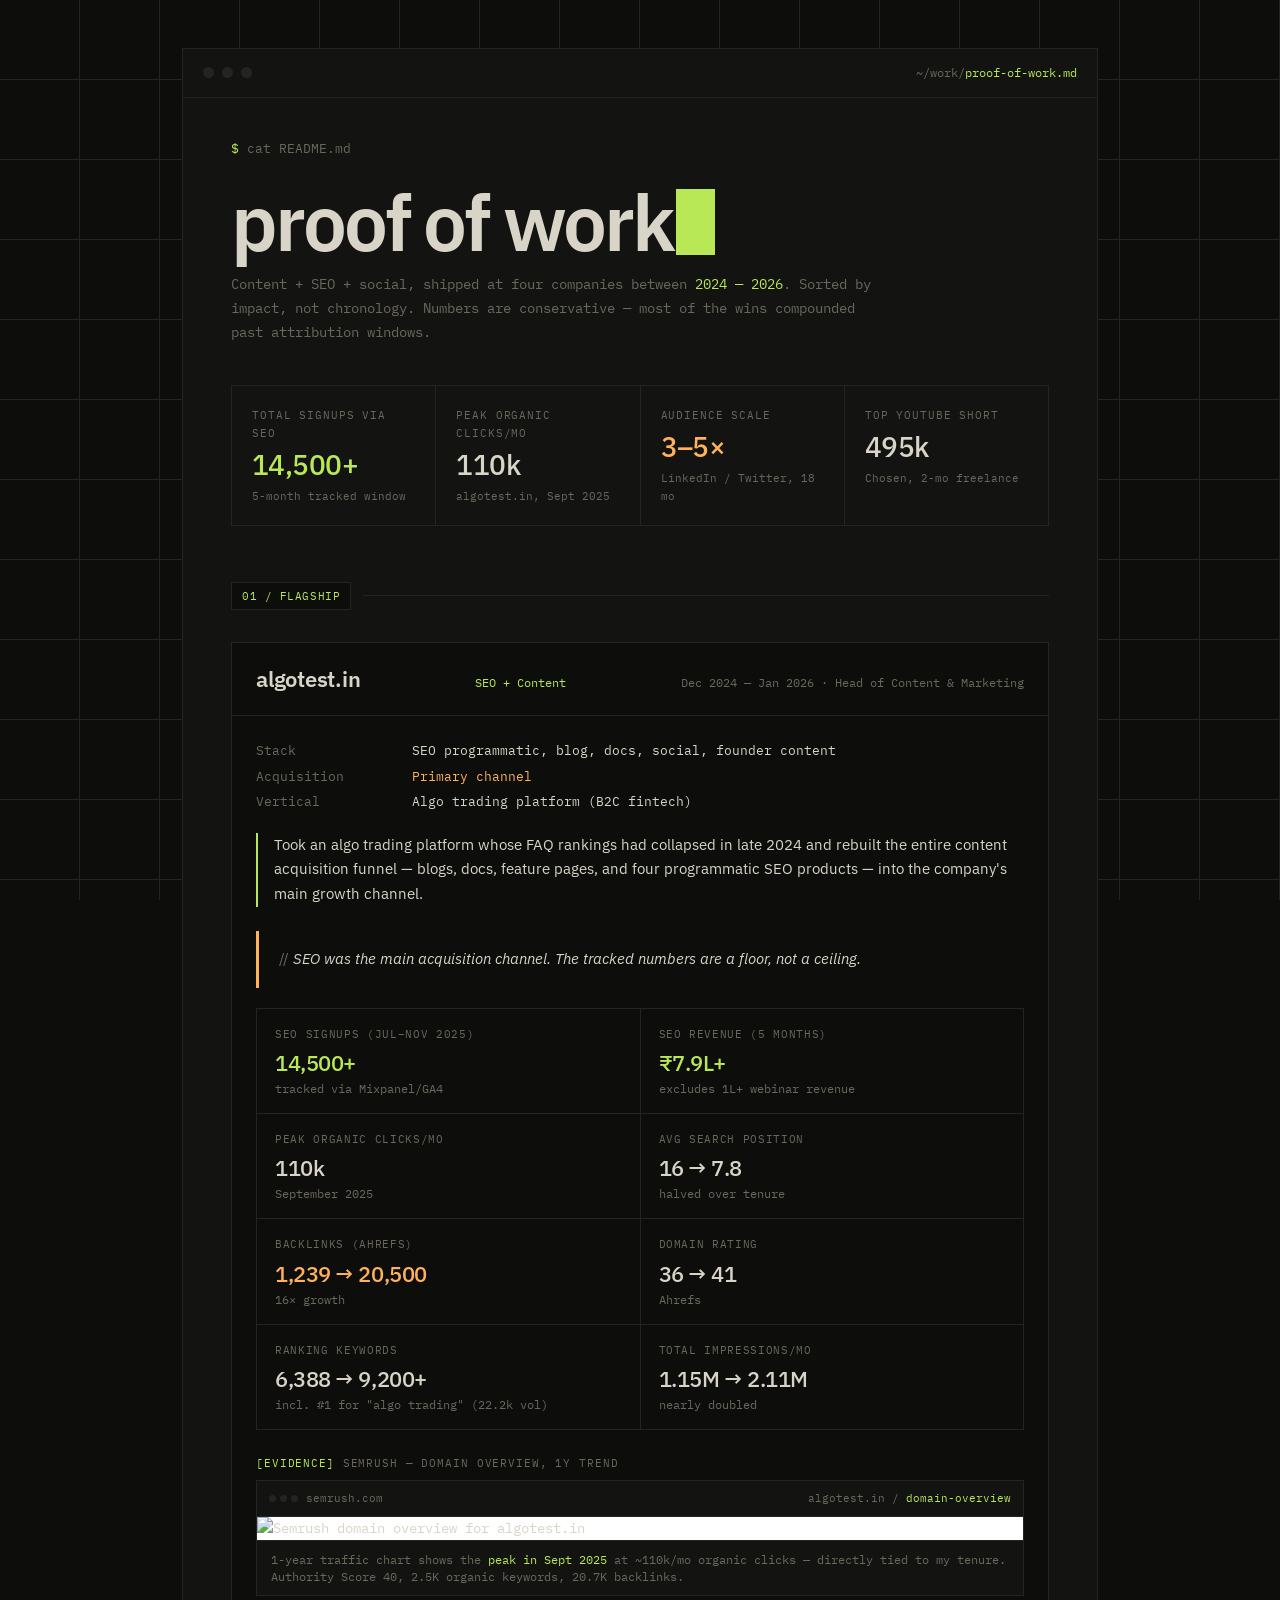
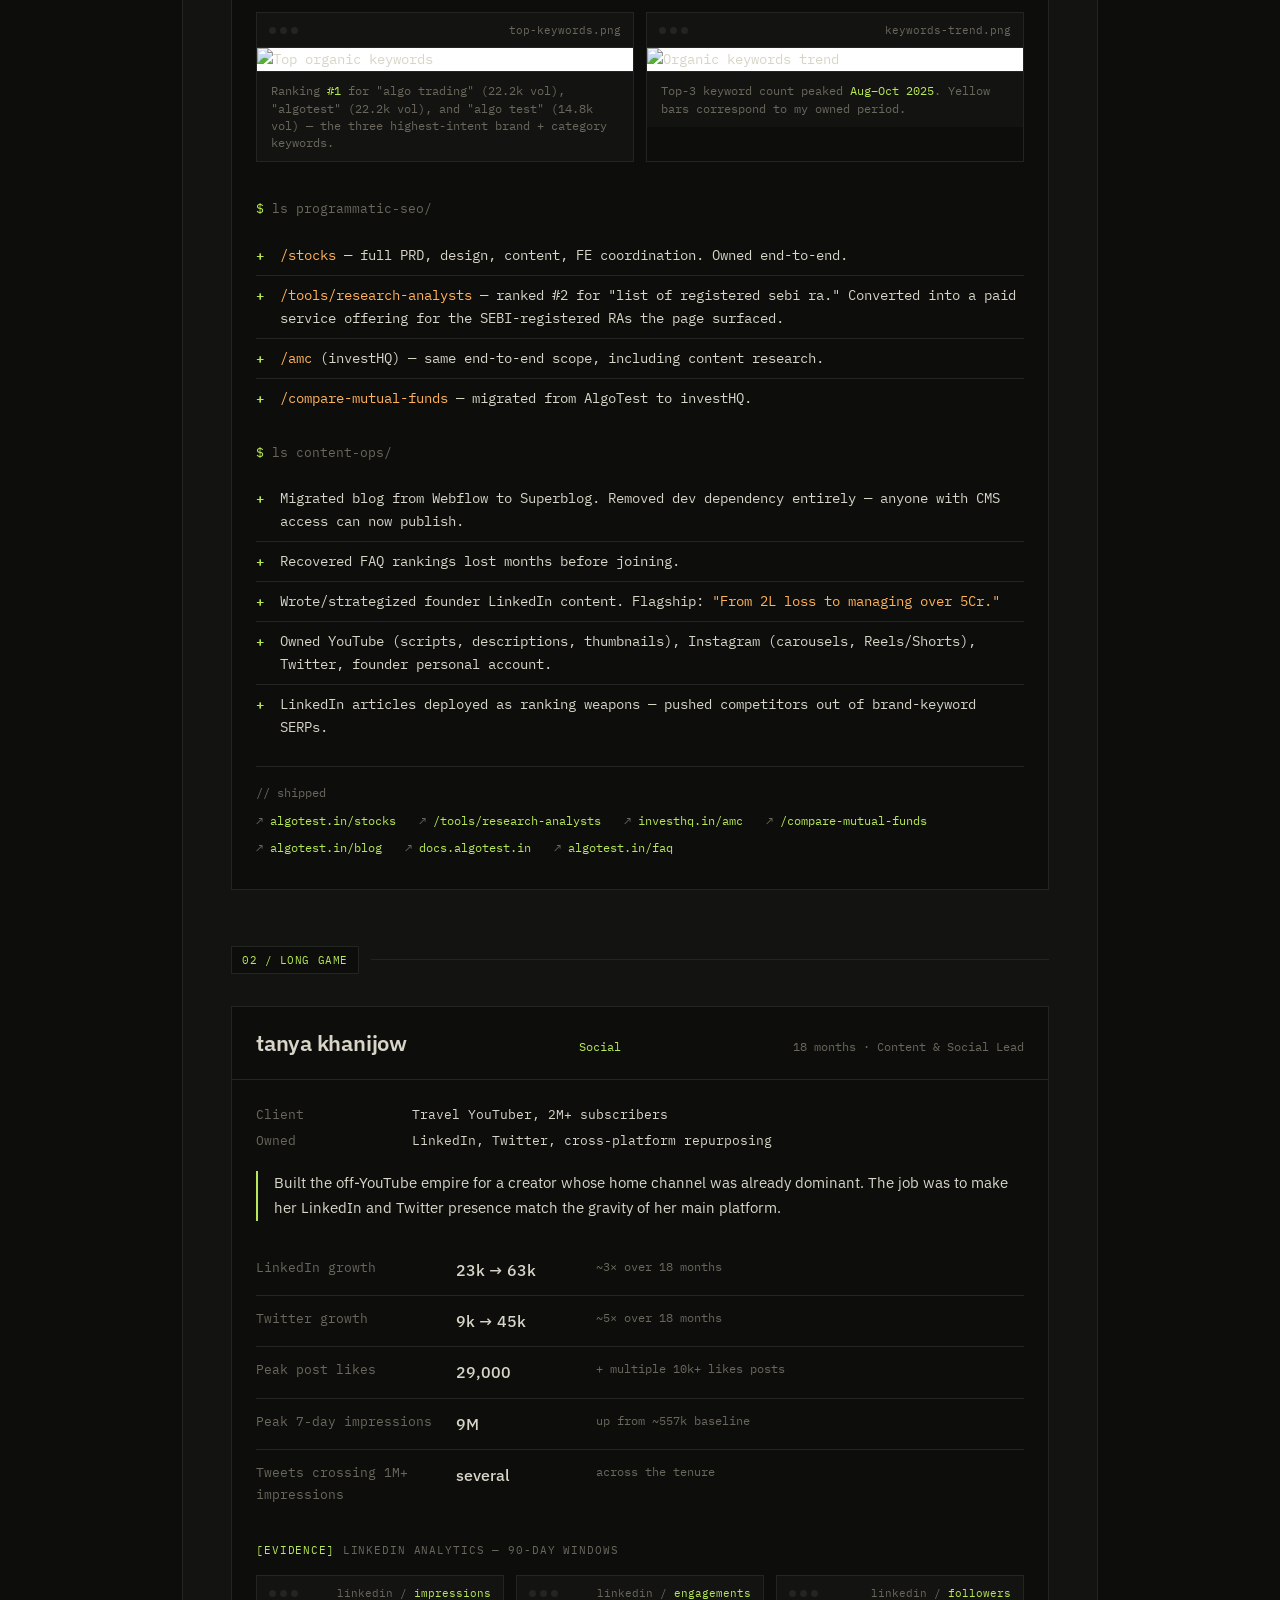
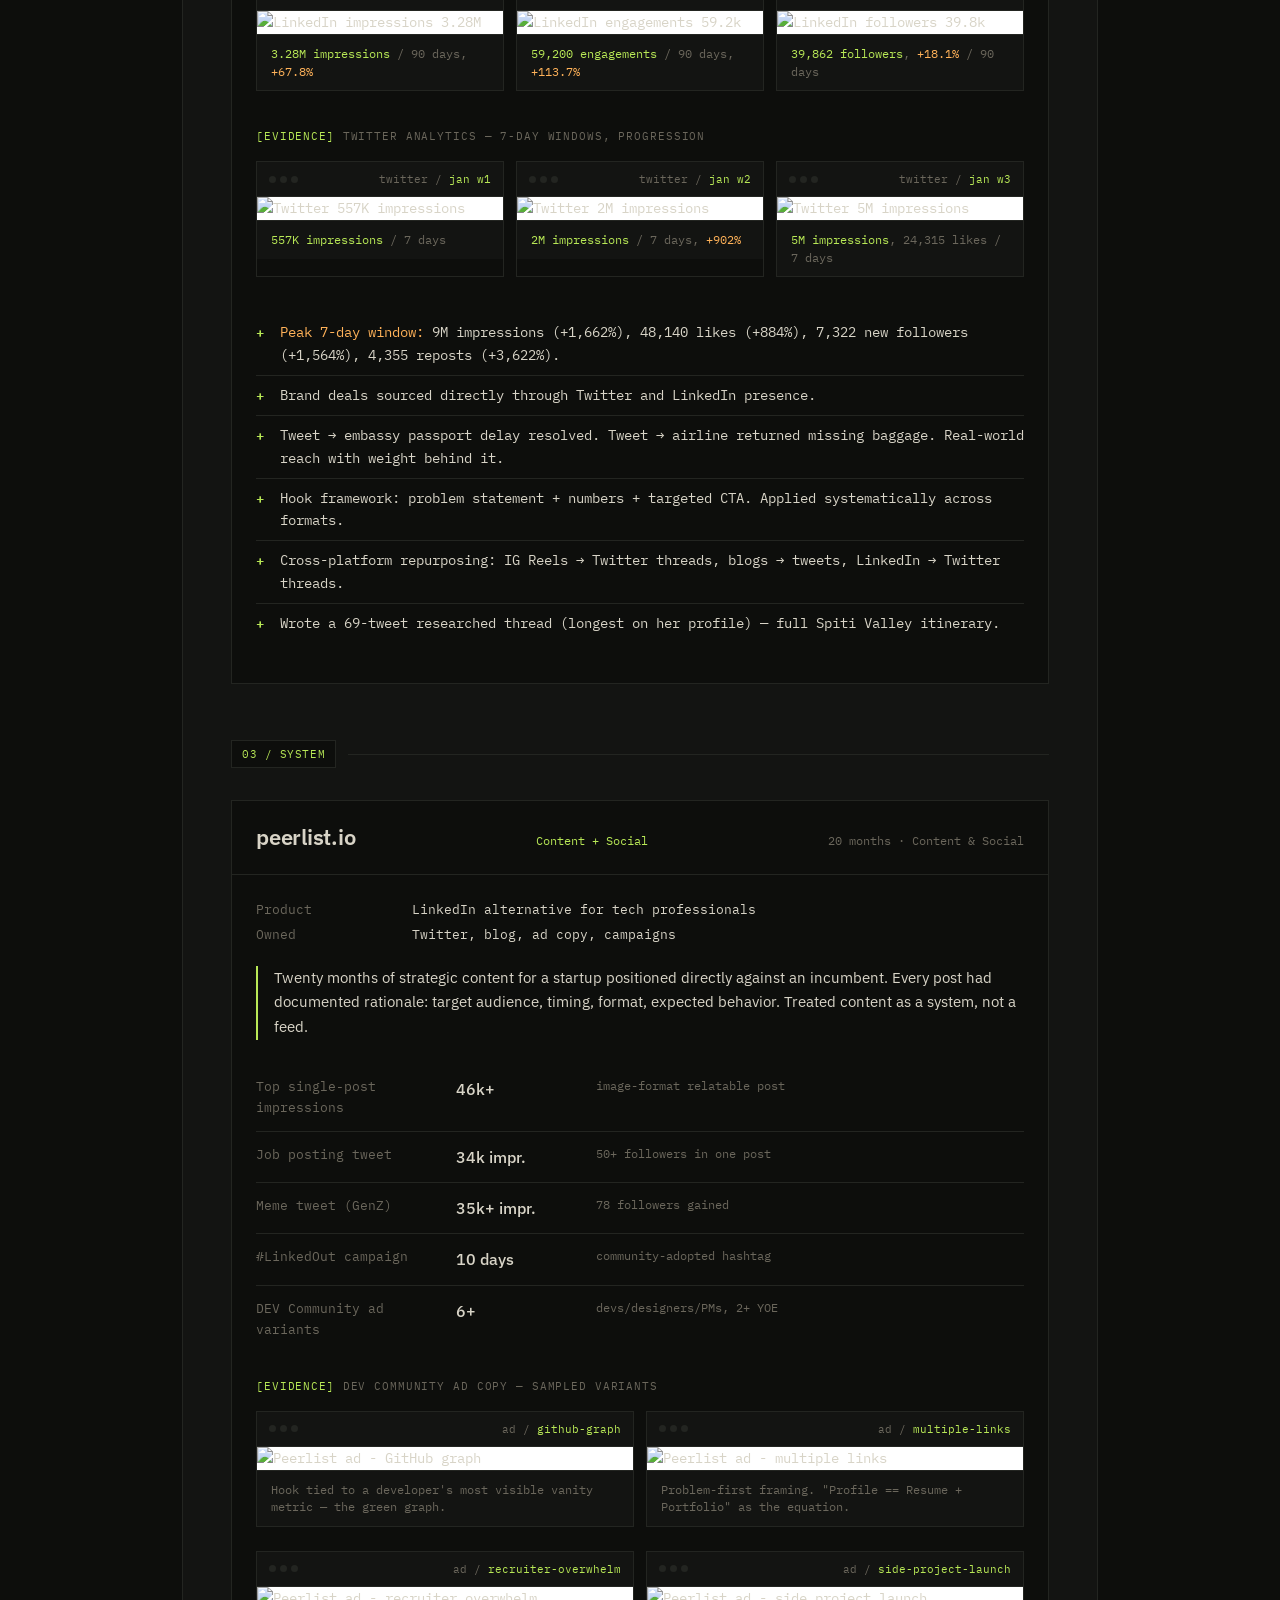
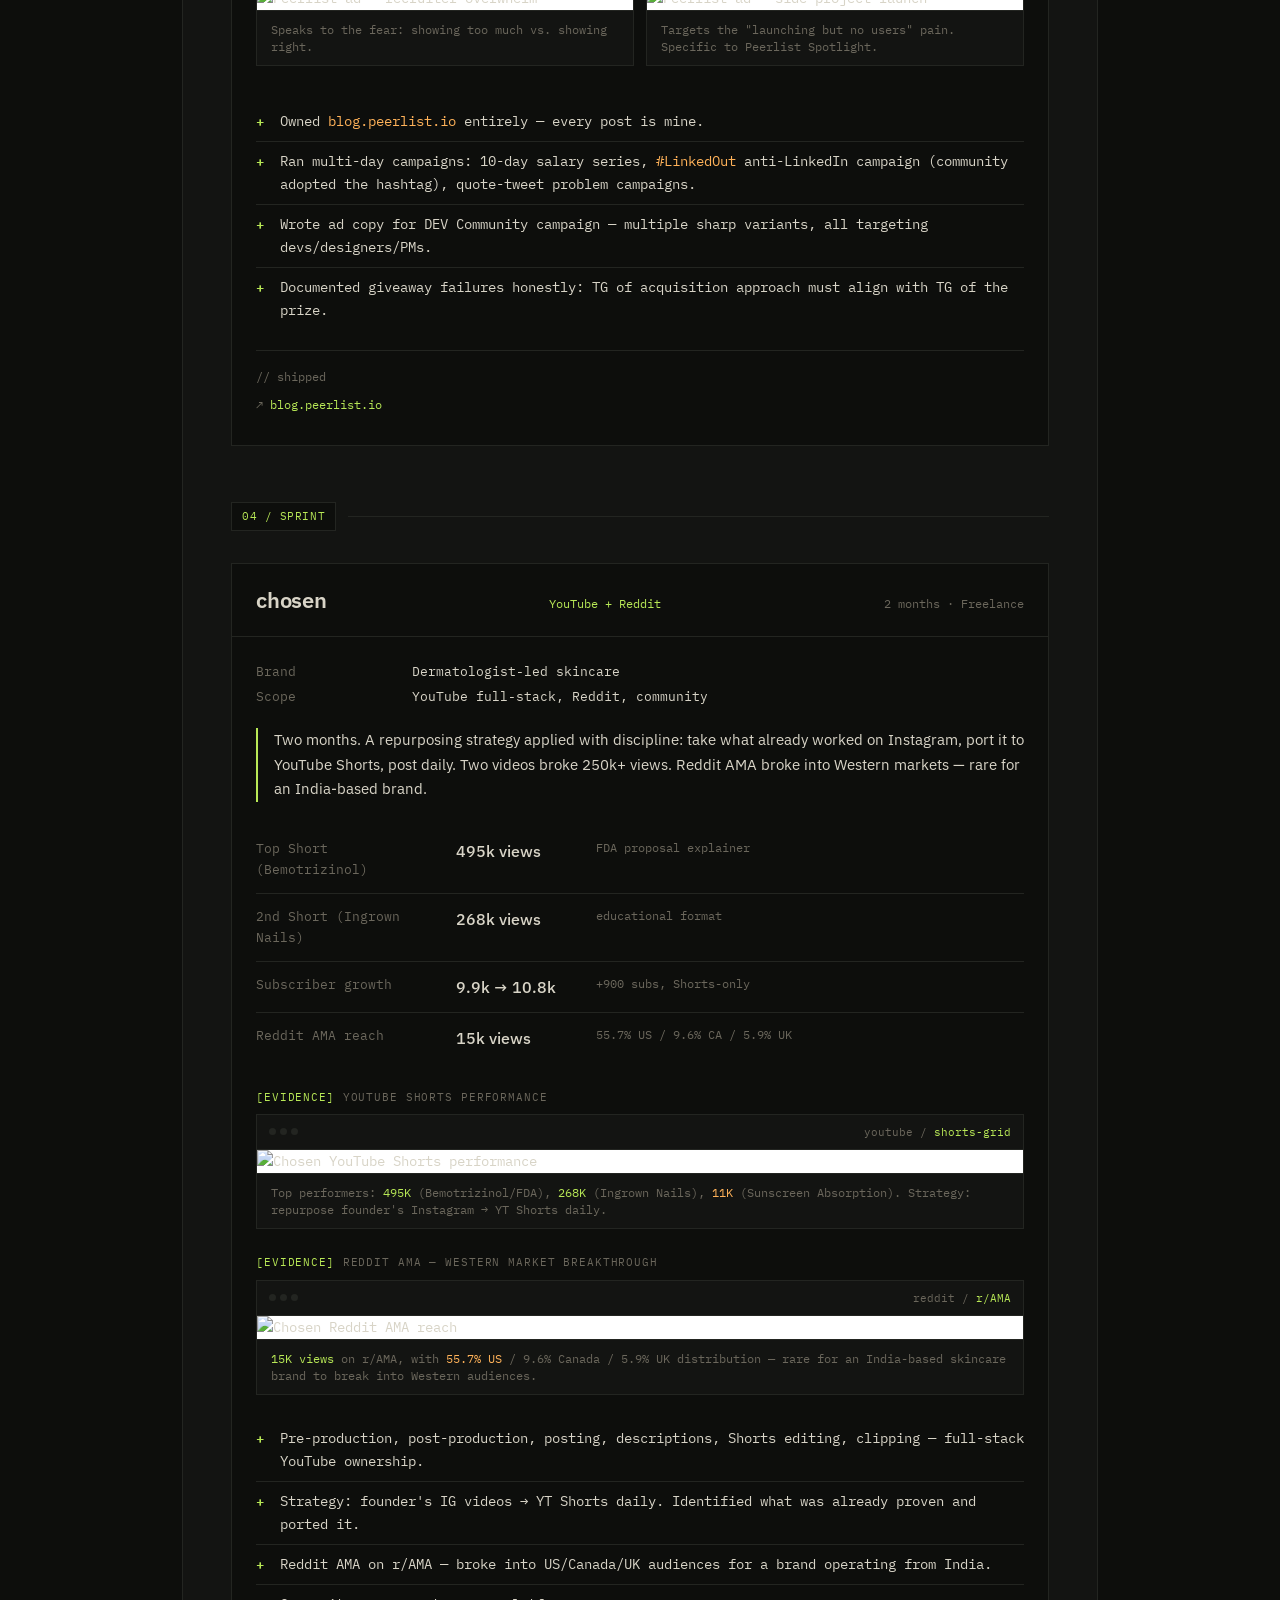
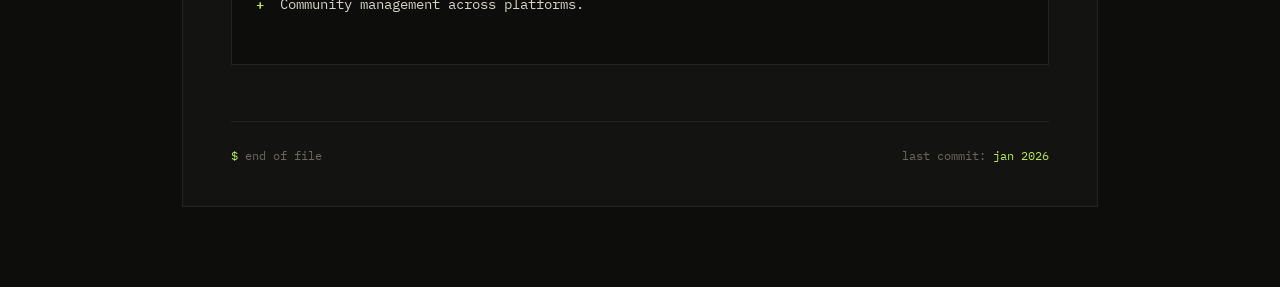
==== index.html @ f77dac2f "Add files via upload" ====
<!DOCTYPE html>
<html lang="en">
<head>
<meta charset="UTF-8">
<meta name="viewport" content="width=device-width, initial-scale=1.0">
<title>proof-of-work.md</title>
<link rel="preconnect" href="https://fonts.googleapis.com">
<link rel="preconnect" href="https://fonts.gstatic.com" crossorigin>
<link href="https://fonts.googleapis.com/css2?family=IBM+Plex+Mono:wght@300;400;500;600&family=IBM+Plex+Sans:wght@300;400;500;600&display=swap" rel="stylesheet">
<style>
  :root {
    --bg: #0d0e0c;
    --panel: #131412;
    --line: #232521;
    --text: #d8d4c7;
    --dim: #6b675c;
    --accent: #b8e856;
    --warm: #ffb259;
    --rose: #ff7a7a;
  }
  * { margin: 0; padding: 0; box-sizing: border-box; }
  html, body {
    background: var(--bg);
    color: var(--text);
    font-family: 'IBM Plex Mono', monospace;
    font-size: 14px;
    line-height: 1.65;
    -webkit-font-smoothing: antialiased;
  }
  body {
    background-image:
      linear-gradient(var(--line) 1px, transparent 1px),
      linear-gradient(90deg, var(--line) 1px, transparent 1px);
    background-size: 80px 80px;
    background-position: -1px -1px;
    background-attachment: fixed;
  }
  .wrap {
    max-width: 980px;
    margin: 0 auto;
    padding: 48px 32px 80px;
  }

  /* TERMINAL HEADER */
  .term-header {
    background: var(--panel);
    border: 1px solid var(--line);
    padding: 14px 20px;
    display: flex;
    align-items: center;
    gap: 12px;
    margin-bottom: 0;
    border-bottom: none;
  }
  .term-header .dots { display: flex; gap: 8px; }
  .term-header .dots span {
    width: 11px; height: 11px; border-radius: 50%;
    background: var(--line);
  }
  .term-header .path {
    color: var(--dim);
    font-size: 12px;
    margin-left: auto;
  }
  .term-header .path .accent { color: var(--accent); }

  .term-body {
    background: var(--panel);
    border: 1px solid var(--line);
    padding: 40px 48px;
  }

  .prompt {
    color: var(--dim);
    margin-bottom: 4px;
    font-size: 13px;
  }
  .prompt .green { color: var(--accent); }
  .prompt .yellow { color: var(--warm); }

  .ascii-name {
    font-family: 'IBM Plex Sans', sans-serif;
    font-weight: 600;
    font-size: clamp(40px, 7vw, 78px);
    line-height: 1;
    letter-spacing: -0.04em;
    color: var(--text);
    margin: 24px 0 12px;
  }
  .ascii-name .blink {
    display: inline-block;
    width: 0.5em;
    height: 0.85em;
    background: var(--accent);
    vertical-align: -0.05em;
    margin-left: 4px;
    animation: blink 1.1s step-end infinite;
  }
  @keyframes blink { 50% { opacity: 0; } }

  .subhead {
    color: var(--dim);
    font-size: 14px;
    margin-bottom: 40px;
    max-width: 640px;
    line-height: 1.7;
  }
  .subhead .accent { color: var(--accent); }

  /* SUMMARY GRID */
  .summary {
    display: grid;
    grid-template-columns: repeat(4, 1fr);
    gap: 1px;
    background: var(--line);
    margin: 32px 0 56px;
    border: 1px solid var(--line);
  }
  .summary .cell {
    background: var(--panel);
    padding: 20px;
  }
  .summary .label {
    color: var(--dim);
    font-size: 11px;
    margin-bottom: 8px;
    text-transform: uppercase;
    letter-spacing: 0.08em;
  }
  .summary .value {
    font-family: 'IBM Plex Sans', sans-serif;
    font-weight: 500;
    font-size: 28px;
    color: var(--text);
    line-height: 1.1;
    letter-spacing: -0.02em;
  }
  .summary .value.green { color: var(--accent); }
  .summary .value.warm { color: var(--warm); }
  .summary .meta {
    color: var(--dim);
    font-size: 11px;
    margin-top: 6px;
  }

  /* SECTION DIVIDER */
  .divider {
    color: var(--dim);
    margin: 56px 0 24px;
    font-size: 12px;
    display: flex;
    align-items: center;
    gap: 12px;
  }
  .divider .line { flex: 1; height: 1px; background: var(--line); }
  .divider .tag {
    color: var(--accent);
    background: var(--bg);
    border: 1px solid var(--line);
    padding: 4px 10px;
    font-size: 11px;
    letter-spacing: 0.05em;
  }

  /* COMPANY BLOCK */
  .company {
    margin: 32px 0;
    border: 1px solid var(--line);
    background: var(--bg);
  }
  .company .head {
    padding: 18px 24px;
    border-bottom: 1px solid var(--line);
    display: flex;
    justify-content: space-between;
    align-items: baseline;
    flex-wrap: wrap;
    gap: 8px;
  }
  .company .head .name {
    font-family: 'IBM Plex Sans', sans-serif;
    font-weight: 600;
    font-size: 22px;
    color: var(--text);
    letter-spacing: -0.01em;
  }
  .company .head .tag {
    color: var(--accent);
    font-size: 12px;
  }
  .company .head .meta {
    color: var(--dim);
    font-size: 12px;
  }
  .company .body {
    padding: 24px;
  }

  .kv {
    display: grid;
    grid-template-columns: 140px 1fr;
    gap: 4px 16px;
    margin-bottom: 20px;
    font-size: 13px;
  }
  .kv .k { color: var(--dim); }
  .kv .v { color: var(--text); }
  .kv .v.warm { color: var(--warm); }
  .kv .v.green { color: var(--accent); }

  .summary-line {
    color: var(--text);
    font-family: 'IBM Plex Sans', sans-serif;
    font-size: 15px;
    line-height: 1.65;
    margin: 16px 0 24px;
    padding-left: 16px;
    border-left: 2px solid var(--accent);
  }

  /* METRIC TABLE */
  .metric-table {
    width: 100%;
    border-collapse: collapse;
    margin: 16px 0 24px;
    font-size: 13px;
  }
  .metric-table tr {
    border-bottom: 1px solid var(--line);
  }
  .metric-table tr:last-child { border-bottom: none; }
  .metric-table td {
    padding: 12px 0;
    vertical-align: top;
  }
  .metric-table td:first-child {
    color: var(--dim);
    width: 200px;
    padding-right: 16px;
  }
  .metric-table td:nth-child(2) {
    color: var(--text);
    font-family: 'IBM Plex Sans', sans-serif;
    font-weight: 500;
    width: 140px;
    font-size: 16px;
  }
  .metric-table td:last-child {
    color: var(--dim);
    font-size: 12px;
  }
  .metric-table .green { color: var(--accent); }
  .metric-table .warm { color: var(--warm); }

  /* TWO-COLUMN METRIC GRID */
  .metric-grid {
    display: grid;
    grid-template-columns: repeat(2, 1fr);
    gap: 1px;
    background: var(--line);
    border: 1px solid var(--line);
    margin: 16px 0 24px;
  }
  .mg-cell {
    background: var(--bg);
    padding: 16px 18px;
  }
  .mg-label {
    color: var(--dim);
    font-size: 11px;
    margin-bottom: 8px;
    text-transform: uppercase;
    letter-spacing: 0.06em;
  }
  .mg-value {
    font-family: 'IBM Plex Sans', sans-serif;
    font-weight: 500;
    font-size: 22px;
    color: var(--text);
    line-height: 1.1;
    letter-spacing: -0.02em;
    margin-bottom: 6px;
  }
  .mg-value.green { color: var(--accent); }
  .mg-value.warm { color: var(--warm); }
  .mg-note {
    color: var(--dim);
    font-size: 11.5px;
    line-height: 1.4;
  }

  .deeds {
    list-style: none;
    margin: 16px 0;
    font-size: 13.5px;
    line-height: 1.7;
  }
  .deeds li {
    padding: 8px 0 8px 24px;
    position: relative;
    border-bottom: 1px solid var(--line);
    color: var(--text);
  }
  .deeds li:last-child { border-bottom: none; }
  .deeds li::before {
    content: "+";
    position: absolute;
    left: 0;
    top: 8px;
    color: var(--accent);
    font-weight: 600;
  }
  .deeds em {
    font-style: normal;
    color: var(--warm);
  }

  .links-block {
    margin-top: 20px;
    padding-top: 16px;
    border-top: 1px solid var(--line);
    font-size: 12px;
  }
  .links-block .label {
    color: var(--dim);
    margin-bottom: 8px;
  }
  .links-block a {
    color: var(--accent);
    text-decoration: none;
    margin-right: 16px;
    border-bottom: 1px solid transparent;
    display: inline-block;
    margin-bottom: 6px;
  }
  .links-block a:hover {
    border-bottom-color: var(--accent);
  }
  .links-block a::before { content: "↗ "; color: var(--dim); }

  .quote {
    background: var(--bg);
    border-left: 3px solid var(--warm);
    padding: 16px 20px;
    margin: 20px 0;
    font-family: 'IBM Plex Sans', sans-serif;
    font-style: italic;
    font-size: 15px;
    color: var(--text);
  }
  .quote::before {
    content: "// ";
    color: var(--dim);
    font-style: normal;
  }

  /* SCREENSHOT FRAMES */
  .evidence {
    margin: 24px 0;
  }
  .evidence-label {
    color: var(--dim);
    font-size: 11px;
    margin-bottom: 8px;
    text-transform: uppercase;
    letter-spacing: 0.08em;
  }
  .evidence-label .accent { color: var(--accent); }

  .shot {
    border: 1px solid var(--line);
    background: var(--bg);
    overflow: hidden;
    margin-bottom: 12px;
  }
  .shot .topbar {
    background: var(--panel);
    border-bottom: 1px solid var(--line);
    padding: 8px 12px;
    display: flex;
    align-items: center;
    gap: 8px;
    font-size: 11px;
    color: var(--dim);
  }
  .shot .topbar .dots { display: flex; gap: 4px; }
  .shot .topbar .dots span {
    width: 7px; height: 7px; border-radius: 50%; background: var(--line);
  }
  .shot .topbar .file { margin-left: auto; }
  .shot .topbar .file .accent { color: var(--accent); }
  .shot img {
    display: block;
    width: 100%;
    height: auto;
    background: #fff;
  }
  .shot .caption {
    padding: 10px 14px;
    background: var(--panel);
    border-top: 1px solid var(--line);
    font-size: 11.5px;
    color: var(--dim);
    line-height: 1.5;
  }
  .shot .caption .accent { color: var(--accent); }
  .shot .caption .warm { color: var(--warm); }

  .shot-grid {
    display: grid;
    grid-template-columns: repeat(2, 1fr);
    gap: 12px;
    margin: 16px 0;
  }
  .shot-grid-3 {
    display: grid;
    grid-template-columns: repeat(3, 1fr);
    gap: 12px;
    margin: 16px 0;
  }

  .footer {
    margin-top: 56px;
    padding-top: 24px;
    border-top: 1px solid var(--line);
    color: var(--dim);
    font-size: 12px;
    display: flex;
    justify-content: space-between;
  }
  .footer .accent { color: var(--accent); }

  @media (max-width: 768px) {
    .wrap { padding: 24px 16px 60px; }
    .term-body { padding: 24px 20px; }
    .summary { grid-template-columns: repeat(2, 1fr); }
    .kv { grid-template-columns: 1fr; gap: 0 0; margin-bottom: 16px; }
    .kv .k { margin-top: 8px; }
    .metric-table td:first-child { width: auto; }
    .metric-table td { display: block; padding: 4px 0; }
    .metric-table td:first-child { color: var(--dim); padding-top: 12px; }
    .shot-grid, .shot-grid-3 { grid-template-columns: 1fr; }
    .metric-grid { grid-template-columns: 1fr; }
  }
</style>
</head>
<body>
<div class="wrap">

  <div class="term-header">
    <div class="dots"><span></span><span></span><span></span></div>
    <div class="path">~/work/<span class="accent">proof-of-work.md</span></div>
  </div>

  <div class="term-body">

    <div class="prompt"><span class="green">$</span> cat README.md</div>

    <h1 class="ascii-name">proof of work<span class="blink"></span></h1>

    <p class="subhead">
      Content + SEO + social, shipped at four companies between <span class="accent">2024 — 2026</span>. Sorted by impact, not chronology. Numbers are conservative — most of the wins compounded past attribution windows.
    </p>

    <div class="summary">
      <div class="cell">
        <div class="label">Total signups via SEO</div>
        <div class="value green">14,500+</div>
        <div class="meta">5-month tracked window</div>
      </div>
      <div class="cell">
        <div class="label">Peak organic clicks/mo</div>
        <div class="value">110k</div>
        <div class="meta">algotest.in, Sept 2025</div>
      </div>
      <div class="cell">
        <div class="label">Audience scale</div>
        <div class="value warm">3–5×</div>
        <div class="meta">LinkedIn / Twitter, 18 mo</div>
      </div>
      <div class="cell">
        <div class="label">Top YouTube Short</div>
        <div class="value">495k</div>
        <div class="meta">Chosen, 2-mo freelance</div>
      </div>
    </div>

    <!-- ALGOTEST -->
    <div class="divider">
      <span class="tag">01 / FLAGSHIP</span>
      <div class="line"></div>
    </div>

    <div class="company">
      <div class="head">
        <span class="name">algotest.in</span>
        <span class="tag">SEO + Content</span>
        <span class="meta">Dec 2024 — Jan 2026 · Head of Content & Marketing</span>
      </div>
      <div class="body">
        <div class="kv">
          <div class="k">Stack</div><div class="v">SEO programmatic, blog, docs, social, founder content</div>
          <div class="k">Acquisition</div><div class="v warm">Primary channel</div>
          <div class="k">Vertical</div><div class="v">Algo trading platform (B2C fintech)</div>
        </div>

        <p class="summary-line">
          Took an algo trading platform whose FAQ rankings had collapsed in late 2024 and rebuilt the entire content acquisition funnel — blogs, docs, feature pages, and four programmatic SEO products — into the company's main growth channel.
        </p>

        <div class="quote">SEO was the main acquisition channel. The tracked numbers are a floor, not a ceiling.</div>

        <div class="metric-grid">
          <div class="mg-cell">
            <div class="mg-label">SEO signups (Jul–Nov 2025)</div>
            <div class="mg-value green">14,500+</div>
            <div class="mg-note">tracked via Mixpanel/GA4</div>
          </div>
          <div class="mg-cell">
            <div class="mg-label">SEO revenue (5 months)</div>
            <div class="mg-value green">₹7.9L+</div>
            <div class="mg-note">excludes 1L+ webinar revenue</div>
          </div>
          <div class="mg-cell">
            <div class="mg-label">Peak organic clicks/mo</div>
            <div class="mg-value">110k</div>
            <div class="mg-note">September 2025</div>
          </div>
          <div class="mg-cell">
            <div class="mg-label">Avg search position</div>
            <div class="mg-value">16 → 7.8</div>
            <div class="mg-note">halved over tenure</div>
          </div>
          <div class="mg-cell">
            <div class="mg-label">Backlinks (Ahrefs)</div>
            <div class="mg-value warm">1,239 → 20,500</div>
            <div class="mg-note">16× growth</div>
          </div>
          <div class="mg-cell">
            <div class="mg-label">Domain Rating</div>
            <div class="mg-value">36 → 41</div>
            <div class="mg-note">Ahrefs</div>
          </div>
          <div class="mg-cell">
            <div class="mg-label">Ranking keywords</div>
            <div class="mg-value">6,388 → 9,200+</div>
            <div class="mg-note">incl. #1 for "algo trading" (22.2k vol)</div>
          </div>
          <div class="mg-cell">
            <div class="mg-label">Total impressions/mo</div>
            <div class="mg-value">1.15M → 2.11M</div>
            <div class="mg-note">nearly doubled</div>
          </div>
        </div>

        <div class="evidence">
          <div class="evidence-label"><span class="accent">[evidence]</span> Semrush — domain overview, 1Y trend</div>
          <div class="shot">
            <div class="topbar">
              <div class="dots"><span></span><span></span><span></span></div>
              <span>semrush.com</span>
              <span class="file">algotest.in / <span class="accent">domain-overview</span></span>
            </div>
            <img src="img/algotest_domain.png" alt="Semrush domain overview for algotest.in">
            <div class="caption">
              1-year traffic chart shows the <span class="accent">peak in Sept 2025</span> at ~110k/mo organic clicks — directly tied to my tenure. Authority Score 40, 2.5K organic keywords, 20.7K backlinks.
            </div>
          </div>

          <div class="shot-grid">
            <div class="shot">
              <div class="topbar">
                <div class="dots"><span></span><span></span><span></span></div>
                <span class="file">top-keywords.png</span>
              </div>
              <img src="img/algotest_keywords.png" alt="Top organic keywords">
              <div class="caption">
                Ranking <span class="accent">#1</span> for "algo trading" (22.2k vol), "algotest" (22.2k vol), and "algo test" (14.8k vol) — the three highest-intent brand + category keywords.
              </div>
            </div>
            <div class="shot">
              <div class="topbar">
                <div class="dots"><span></span><span></span><span></span></div>
                <span class="file">keywords-trend.png</span>
              </div>
              <img src="img/algotest_trend.png" alt="Organic keywords trend">
              <div class="caption">
                Top-3 keyword count peaked <span class="accent">Aug–Oct 2025</span>. Yellow bars correspond to my owned period.
              </div>
            </div>
          </div>
        </div>

        <div class="prompt"><span class="green">$</span> ls programmatic-seo/</div>
        <ul class="deeds">
          <li><em>/stocks</em> — full PRD, design, content, FE coordination. Owned end-to-end.</li>
          <li><em>/tools/research-analysts</em> — ranked #2 for "list of registered sebi ra." Converted into a paid service offering for the SEBI-registered RAs the page surfaced.</li>
          <li><em>/amc</em> (investHQ) — same end-to-end scope, including content research.</li>
          <li><em>/compare-mutual-funds</em> — migrated from AlgoTest to investHQ.</li>
        </ul>

        <div class="prompt" style="margin-top:24px;"><span class="green">$</span> ls content-ops/</div>
        <ul class="deeds">
          <li>Migrated blog from Webflow to Superblog. Removed dev dependency entirely — anyone with CMS access can now publish.</li>
          <li>Recovered FAQ rankings lost months before joining.</li>
          <li>Wrote/strategized founder LinkedIn content. Flagship: <em>"From 2L loss to managing over 5Cr."</em></li>
          <li>Owned YouTube (scripts, descriptions, thumbnails), Instagram (carousels, Reels/Shorts), Twitter, founder personal account.</li>
          <li>LinkedIn articles deployed as ranking weapons — pushed competitors out of brand-keyword SERPs.</li>
        </ul>

        <div class="links-block">
          <div class="label">// shipped</div>
          <a href="https://algotest.in/stocks">algotest.in/stocks</a>
          <a href="https://algotest.in/tools/research-analysts">/tools/research-analysts</a>
          <a href="https://investhq.in/amc">investhq.in/amc</a>
          <a href="https://investhq.in/compare-mutual-funds">/compare-mutual-funds</a>
          <a href="https://algotest.in/blog/">algotest.in/blog</a>
          <a href="https://docs.algotest.in">docs.algotest.in</a>
          <a href="https://algotest.in/faq">algotest.in/faq</a>
        </div>
      </div>
    </div>

    <!-- TANYA -->
    <div class="divider">
      <span class="tag">02 / LONG GAME</span>
      <div class="line"></div>
    </div>

    <div class="company">
      <div class="head">
        <span class="name">tanya khanijow</span>
        <span class="tag">Social</span>
        <span class="meta">18 months · Content & Social Lead</span>
      </div>
      <div class="body">
        <div class="kv">
          <div class="k">Client</div><div class="v">Travel YouTuber, 2M+ subscribers</div>
          <div class="k">Owned</div><div class="v">LinkedIn, Twitter, cross-platform repurposing</div>
        </div>

        <p class="summary-line">
          Built the off-YouTube empire for a creator whose home channel was already dominant. The job was to make her LinkedIn and Twitter presence match the gravity of her main platform.
        </p>

        <table class="metric-table">
          <tr><td>LinkedIn growth</td><td class="warm">23k → 63k</td><td>~3× over 18 months</td></tr>
          <tr><td>Twitter growth</td><td class="warm">9k → 45k</td><td>~5× over 18 months</td></tr>
          <tr><td>Peak post likes</td><td>29,000</td><td>+ multiple 10k+ likes posts</td></tr>
          <tr><td>Peak 7-day impressions</td><td class="green">9M</td><td>up from ~557k baseline</td></tr>
          <tr><td>Tweets crossing 1M+ impressions</td><td>several</td><td>across the tenure</td></tr>
        </table>

        <div class="evidence">
          <div class="evidence-label"><span class="accent">[evidence]</span> LinkedIn analytics — 90-day windows</div>
          <div class="shot-grid-3">
            <div class="shot">
              <div class="topbar">
                <div class="dots"><span></span><span></span><span></span></div>
                <span class="file">linkedin / <span class="accent">impressions</span></span>
              </div>
              <img src="img/tanya_li_impressions_aug.png" alt="LinkedIn impressions 3.28M">
              <div class="caption"><span class="accent">3.28M impressions</span> / 90 days, <span class="warm">+67.8%</span></div>
            </div>
            <div class="shot">
              <div class="topbar">
                <div class="dots"><span></span><span></span><span></span></div>
                <span class="file">linkedin / <span class="accent">engagements</span></span>
              </div>
              <img src="img/tanya_li_engagements_aug.png" alt="LinkedIn engagements 59.2k">
              <div class="caption"><span class="accent">59,200 engagements</span> / 90 days, <span class="warm">+113.7%</span></div>
            </div>
            <div class="shot">
              <div class="topbar">
                <div class="dots"><span></span><span></span><span></span></div>
                <span class="file">linkedin / <span class="accent">followers</span></span>
              </div>
              <img src="img/tanya_li_followers_aug.png" alt="LinkedIn followers 39.8k">
              <div class="caption"><span class="accent">39,862 followers</span>, <span class="warm">+18.1%</span> / 90 days</div>
            </div>
          </div>

          <div class="evidence-label" style="margin-top: 24px;"><span class="accent">[evidence]</span> Twitter analytics — 7-day windows, progression</div>
          <div class="shot-grid-3">
            <div class="shot">
              <div class="topbar">
                <div class="dots"><span></span><span></span><span></span></div>
                <span class="file">twitter / <span class="accent">jan w1</span></span>
              </div>
              <img src="img/tanya_tw_557k.png" alt="Twitter 557K impressions">
              <div class="caption"><span class="accent">557K impressions</span> / 7 days</div>
            </div>
            <div class="shot">
              <div class="topbar">
                <div class="dots"><span></span><span></span><span></span></div>
                <span class="file">twitter / <span class="accent">jan w2</span></span>
              </div>
              <img src="img/tanya_tw_2m.png" alt="Twitter 2M impressions">
              <div class="caption"><span class="accent">2M impressions</span> / 7 days, <span class="warm">+902%</span></div>
            </div>
            <div class="shot">
              <div class="topbar">
                <div class="dots"><span></span><span></span><span></span></div>
                <span class="file">twitter / <span class="accent">jan w3</span></span>
              </div>
              <img src="img/tanya_tw_5m.png" alt="Twitter 5M impressions">
              <div class="caption"><span class="accent">5M impressions</span>, 24,315 likes / 7 days</div>
            </div>
          </div>

        </div>

        <ul class="deeds">
          <li><em>Peak 7-day window:</em> 9M impressions (+1,662%), 48,140 likes (+884%), 7,322 new followers (+1,564%), 4,355 reposts (+3,622%).</li>
          <li>Brand deals sourced directly through Twitter and LinkedIn presence.</li>
          <li>Tweet → embassy passport delay resolved. Tweet → airline returned missing baggage. Real-world reach with weight behind it.</li>
          <li>Hook framework: problem statement + numbers + targeted CTA. Applied systematically across formats.</li>
          <li>Cross-platform repurposing: IG Reels → Twitter threads, blogs → tweets, LinkedIn → Twitter threads.</li>
          <li>Wrote a 69-tweet researched thread (longest on her profile) — full Spiti Valley itinerary.</li>
        </ul>
      </div>
    </div>

    <!-- PEERLIST -->
    <div class="divider">
      <span class="tag">03 / SYSTEM</span>
      <div class="line"></div>
    </div>

    <div class="company">
      <div class="head">
        <span class="name">peerlist.io</span>
        <span class="tag">Content + Social</span>
        <span class="meta">20 months · Content & Social</span>
      </div>
      <div class="body">
        <div class="kv">
          <div class="k">Product</div><div class="v">LinkedIn alternative for tech professionals</div>
          <div class="k">Owned</div><div class="v">Twitter, blog, ad copy, campaigns</div>
        </div>

        <p class="summary-line">
          Twenty months of strategic content for a startup positioned directly against an incumbent. Every post had documented rationale: target audience, timing, format, expected behavior. Treated content as a system, not a feed.
        </p>

        <table class="metric-table">
          <tr><td>Top single-post impressions</td><td>46k+</td><td>image-format relatable post</td></tr>
          <tr><td>Job posting tweet</td><td>34k impr.</td><td>50+ followers in one post</td></tr>
          <tr><td>Meme tweet (GenZ)</td><td>35k+ impr.</td><td>78 followers gained</td></tr>
          <tr><td>#LinkedOut campaign</td><td>10 days</td><td>community-adopted hashtag</td></tr>
          <tr><td>DEV Community ad variants</td><td>6+</td><td>devs/designers/PMs, 2+ YOE</td></tr>
        </table>

        <div class="evidence">
          <div class="evidence-label"><span class="accent">[evidence]</span> DEV Community ad copy — sampled variants</div>
          <div class="shot-grid">
            <div class="shot">
              <div class="topbar">
                <div class="dots"><span></span><span></span><span></span></div>
                <span class="file">ad / <span class="accent">github-graph</span></span>
              </div>
              <img src="img/peerlist_ad1.png" alt="Peerlist ad - GitHub graph">
              <div class="caption">Hook tied to a developer's most visible vanity metric — the green graph.</div>
            </div>
            <div class="shot">
              <div class="topbar">
                <div class="dots"><span></span><span></span><span></span></div>
                <span class="file">ad / <span class="accent">multiple-links</span></span>
              </div>
              <img src="img/peerlist_ad2.png" alt="Peerlist ad - multiple links">
              <div class="caption">Problem-first framing. "Profile == Resume + Portfolio" as the equation.</div>
            </div>
            <div class="shot">
              <div class="topbar">
                <div class="dots"><span></span><span></span><span></span></div>
                <span class="file">ad / <span class="accent">recruiter-overwhelm</span></span>
              </div>
              <img src="img/peerlist_ad3.png" alt="Peerlist ad - recruiter overwhelm">
              <div class="caption">Speaks to the fear: showing too much vs. showing right.</div>
            </div>
            <div class="shot">
              <div class="topbar">
                <div class="dots"><span></span><span></span><span></span></div>
                <span class="file">ad / <span class="accent">side-project-launch</span></span>
              </div>
              <img src="img/peerlist_ad4.png" alt="Peerlist ad - side project launch">
              <div class="caption">Targets the "launching but no users" pain. Specific to Peerlist Spotlight.</div>
            </div>
          </div>
        </div>

        <ul class="deeds">
          <li>Owned <em>blog.peerlist.io</em> entirely — every post is mine.</li>
          <li>Ran multi-day campaigns: 10-day salary series, <em>#LinkedOut</em> anti-LinkedIn campaign (community adopted the hashtag), quote-tweet problem campaigns.</li>
          <li>Wrote ad copy for DEV Community campaign — multiple sharp variants, all targeting devs/designers/PMs.</li>
          <li>Documented giveaway failures honestly: TG of acquisition approach must align with TG of the prize.</li>
        </ul>

        <div class="links-block">
          <div class="label">// shipped</div>
          <a href="https://blog.peerlist.io">blog.peerlist.io</a>
        </div>
      </div>
    </div>

    <!-- CHOSEN -->
    <div class="divider">
      <span class="tag">04 / SPRINT</span>
      <div class="line"></div>
    </div>

    <div class="company">
      <div class="head">
        <span class="name">chosen</span>
        <span class="tag">YouTube + Reddit</span>
        <span class="meta">2 months · Freelance</span>
      </div>
      <div class="body">
        <div class="kv">
          <div class="k">Brand</div><div class="v">Dermatologist-led skincare</div>
          <div class="k">Scope</div><div class="v">YouTube full-stack, Reddit, community</div>
        </div>

        <p class="summary-line">
          Two months. A repurposing strategy applied with discipline: take what already worked on Instagram, port it to YouTube Shorts, post daily. Two videos broke 250k+ views. Reddit AMA broke into Western markets — rare for an India-based brand.
        </p>

        <table class="metric-table">
          <tr><td>Top Short (Bemotrizinol)</td><td class="green">495k views</td><td>FDA proposal explainer</td></tr>
          <tr><td>2nd Short (Ingrown Nails)</td><td class="green">268k views</td><td>educational format</td></tr>
          <tr><td>Subscriber growth</td><td>9.9k → 10.8k</td><td>+900 subs, Shorts-only</td></tr>
          <tr><td>Reddit AMA reach</td><td>15k views</td><td>55.7% US / 9.6% CA / 5.9% UK</td></tr>
        </table>

        <div class="evidence">
          <div class="evidence-label"><span class="accent">[evidence]</span> YouTube Shorts performance</div>
          <div class="shot">
            <div class="topbar">
              <div class="dots"><span></span><span></span><span></span></div>
              <span class="file">youtube / <span class="accent">shorts-grid</span></span>
            </div>
            <img src="img/chosen_youtube.png" alt="Chosen YouTube Shorts performance">
            <div class="caption">
              Top performers: <span class="accent">495K</span> (Bemotrizinol/FDA), <span class="accent">268K</span> (Ingrown Nails), <span class="warm">11K</span> (Sunscreen Absorption). Strategy: repurpose founder's Instagram → YT Shorts daily.
            </div>
          </div>

          <div class="evidence-label" style="margin-top:24px;"><span class="accent">[evidence]</span> Reddit AMA — Western market breakthrough</div>
          <div class="shot">
            <div class="topbar">
              <div class="dots"><span></span><span></span><span></span></div>
              <span class="file">reddit / <span class="accent">r/AMA</span></span>
            </div>
            <img src="img/chosen_reddit.png" alt="Chosen Reddit AMA reach">
            <div class="caption">
              <span class="accent">15K views</span> on r/AMA, with <span class="warm">55.7% US</span> / 9.6% Canada / 5.9% UK distribution — rare for an India-based skincare brand to break into Western audiences.
            </div>
          </div>
        </div>

        <ul class="deeds">
          <li>Pre-production, post-production, posting, descriptions, Shorts editing, clipping — full-stack YouTube ownership.</li>
          <li>Strategy: founder's IG videos → YT Shorts daily. Identified what was already proven and ported it.</li>
          <li>Reddit AMA on r/AMA — broke into US/Canada/UK audiences for a brand operating from India.</li>
          <li>Community management across platforms.</li>
        </ul>
      </div>
    </div>

    <div class="footer">
      <span><span class="accent">$</span> end of file</span>
      <span>last commit: <span class="accent">jan 2026</span></span>
    </div>

  </div>
</div>
</body>
</html>
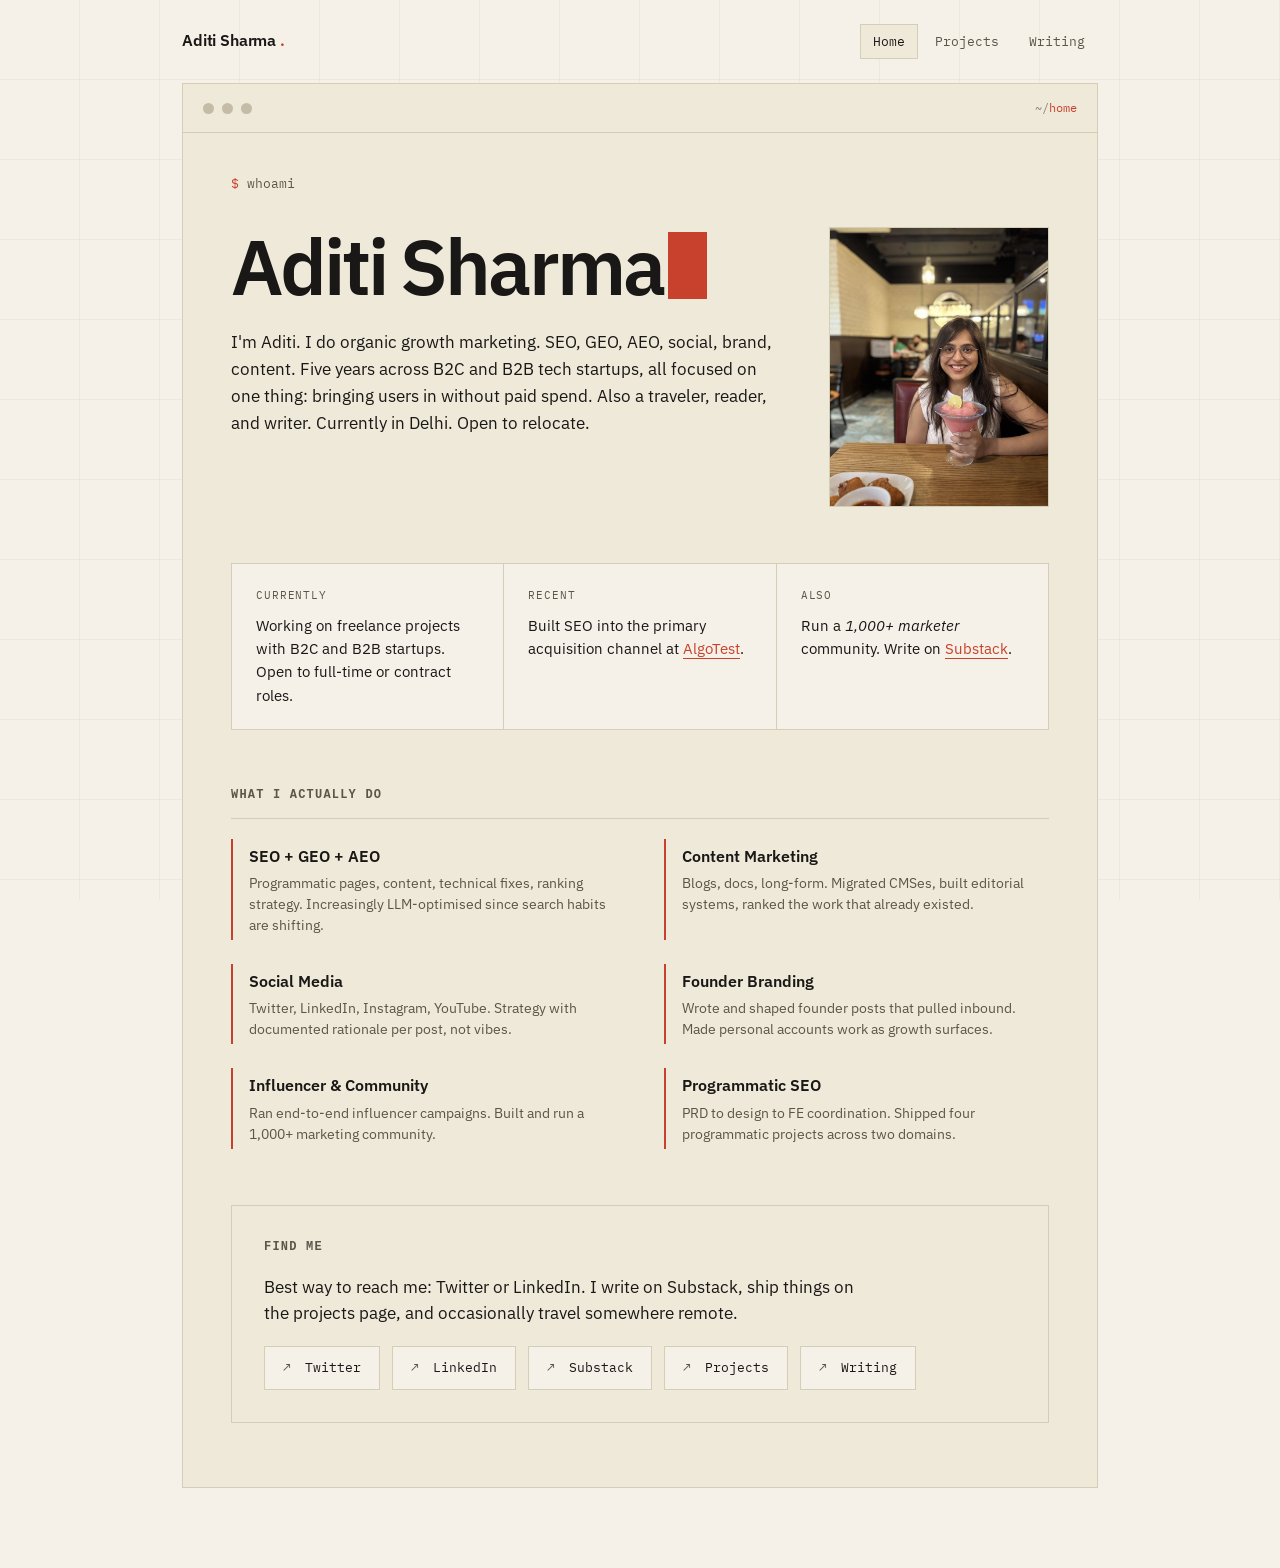
==== commit 8b738f8e: "Add files via upload" ====
--- a/index.html
+++ b/index.html
@@ -3,91 +3,30 @@
 <head>
 <meta charset="UTF-8">
 <meta name="viewport" content="width=device-width, initial-scale=1.0">
-<title>proof-of-work.md</title>
+<title>Aditi Sharma · Organic Growth Marketer</title>
 <link rel="preconnect" href="https://fonts.googleapis.com">
 <link rel="preconnect" href="https://fonts.gstatic.com" crossorigin>
 <link href="https://fonts.googleapis.com/css2?family=IBM+Plex+Mono:wght@300;400;500;600&family=IBM+Plex+Sans:wght@300;400;500;600&display=swap" rel="stylesheet">
+<link rel="stylesheet" href="shared.css">
 <style>
-  :root {
-    --bg: #0d0e0c;
-    --panel: #131412;
-    --line: #232521;
-    --text: #d8d4c7;
-    --dim: #6b675c;
-    --accent: #b8e856;
-    --warm: #ffb259;
-    --rose: #ff7a7a;
-  }
-  * { margin: 0; padding: 0; box-sizing: border-box; }
-  html, body {
-    background: var(--bg);
-    color: var(--text);
-    font-family: 'IBM Plex Mono', monospace;
-    font-size: 14px;
-    line-height: 1.65;
-    -webkit-font-smoothing: antialiased;
-  }
-  body {
-    background-image:
-      linear-gradient(var(--line) 1px, transparent 1px),
-      linear-gradient(90deg, var(--line) 1px, transparent 1px);
-    background-size: 80px 80px;
-    background-position: -1px -1px;
-    background-attachment: fixed;
-  }
-  .wrap {
-    max-width: 980px;
-    margin: 0 auto;
-    padding: 48px 32px 80px;
-  }
-
-  /* TERMINAL HEADER */
-  .term-header {
-    background: var(--panel);
-    border: 1px solid var(--line);
-    padding: 14px 20px;
-    display: flex;
-    align-items: center;
-    gap: 12px;
-    margin-bottom: 0;
-    border-bottom: none;
-  }
-  .term-header .dots { display: flex; gap: 8px; }
-  .term-header .dots span {
-    width: 11px; height: 11px; border-radius: 50%;
-    background: var(--line);
-  }
-  .term-header .path {
-    color: var(--dim);
-    font-size: 12px;
-    margin-left: auto;
-  }
-  .term-header .path .accent { color: var(--accent); }
-
-  .term-body {
-    background: var(--panel);
-    border: 1px solid var(--line);
-    padding: 40px 48px;
-  }
-
-  .prompt {
-    color: var(--dim);
-    margin-bottom: 4px;
-    font-size: 13px;
-  }
-  .prompt .green { color: var(--accent); }
-  .prompt .yellow { color: var(--warm); }
-
-  .ascii-name {
+  /* HOME-SPECIFIC */
+  .hero-row {
+    display: grid;
+    grid-template-columns: 1fr 220px;
+    gap: 48px;
+    align-items: start;
+    margin: 32px 0 56px;
+  }
+  .hero-row .hero-text h1 {
     font-family: 'IBM Plex Sans', sans-serif;
     font-weight: 600;
     font-size: clamp(40px, 7vw, 78px);
     line-height: 1;
     letter-spacing: -0.04em;
-    color: var(--text);
-    margin: 24px 0 12px;
-  }
-  .ascii-name .blink {
+    margin-bottom: 24px;
+    color: var(--text);
+  }
+  .hero-row .hero-text h1 .blink {
     display: inline-block;
     width: 0.5em;
     height: 0.85em;
@@ -97,779 +36,256 @@
     animation: blink 1.1s step-end infinite;
   }
   @keyframes blink { 50% { opacity: 0; } }
-
-  .subhead {
-    color: var(--dim);
-    font-size: 14px;
-    margin-bottom: 40px;
-    max-width: 640px;
-    line-height: 1.7;
-  }
-  .subhead .accent { color: var(--accent); }
-
-  /* SUMMARY GRID */
-  .summary {
+  .hero-row .bio {
+    font-family: 'IBM Plex Sans', sans-serif;
+    font-size: 17px;
+    line-height: 1.6;
+    color: var(--text);
+    max-width: 60ch;
+    margin-bottom: 0;
+  }
+  .hero-row .photo {
+    width: 220px;
+    height: 280px;
+    background: var(--panel);
+    border: 1px solid var(--line);
+    display: flex;
+    align-items: center;
+    justify-content: center;
+    color: var(--dim-bright);
+    font-family: 'IBM Plex Mono', monospace;
+    font-size: 11px;
+    text-align: center;
+    overflow: hidden;
+  }
+  .hero-row .photo img {
+    width: 100%;
+    height: 100%;
+    object-fit: cover;
+  }
+  .hero-row .photo .placeholder {
+    padding: 16px;
+    line-height: 1.5;
+  }
+
+  /* CALLOUT STRIP */
+  .callouts {
     display: grid;
-    grid-template-columns: repeat(4, 1fr);
+    grid-template-columns: repeat(3, 1fr);
     gap: 1px;
     background: var(--line);
-    margin: 32px 0 56px;
-    border: 1px solid var(--line);
-  }
-  .summary .cell {
-    background: var(--panel);
-    padding: 20px;
-  }
-  .summary .label {
-    color: var(--dim);
+    border: 1px solid var(--line);
+    margin: 0 0 56px;
+  }
+  .callouts .c {
+    background: var(--bg);
+    padding: 22px 24px;
+  }
+  .callouts .c .label {
+    color: var(--dim-bright);
+    font-family: 'IBM Plex Mono', monospace;
     font-size: 11px;
-    margin-bottom: 8px;
     text-transform: uppercase;
     letter-spacing: 0.08em;
-  }
-  .summary .value {
-    font-family: 'IBM Plex Sans', sans-serif;
-    font-weight: 500;
-    font-size: 28px;
-    color: var(--text);
-    line-height: 1.1;
-    letter-spacing: -0.02em;
-  }
-  .summary .value.green { color: var(--accent); }
-  .summary .value.warm { color: var(--warm); }
-  .summary .meta {
-    color: var(--dim);
-    font-size: 11px;
-    margin-top: 6px;
-  }
-
-  /* SECTION DIVIDER */
-  .divider {
-    color: var(--dim);
-    margin: 56px 0 24px;
+    margin-bottom: 10px;
+  }
+  .callouts .c .body {
+    font-family: 'IBM Plex Sans', sans-serif;
+    font-size: 15px;
+    line-height: 1.55;
+    color: var(--text);
+  }
+  .callouts .c .body a {
+    color: var(--accent);
+    text-decoration: none;
+    border-bottom: 1px solid var(--accent);
+  }
+
+  /* WHAT I DO BLOCK */
+  .skills-section {
+    margin: 56px 0;
+  }
+  .skills-section h2 {
+    font-family: 'IBM Plex Mono', monospace;
     font-size: 12px;
-    display: flex;
-    align-items: center;
-    gap: 12px;
-  }
-  .divider .line { flex: 1; height: 1px; background: var(--line); }
-  .divider .tag {
-    color: var(--accent);
-    background: var(--bg);
-    border: 1px solid var(--line);
-    padding: 4px 10px;
-    font-size: 11px;
-    letter-spacing: 0.05em;
-  }
-
-  /* COMPANY BLOCK */
-  .company {
-    margin: 32px 0;
-    border: 1px solid var(--line);
-    background: var(--bg);
-  }
-  .company .head {
-    padding: 18px 24px;
+    color: var(--dim-bright);
+    letter-spacing: 0.1em;
+    text-transform: uppercase;
+    margin-bottom: 20px;
+    padding-bottom: 12px;
     border-bottom: 1px solid var(--line);
-    display: flex;
-    justify-content: space-between;
-    align-items: baseline;
-    flex-wrap: wrap;
-    gap: 8px;
-  }
-  .company .head .name {
-    font-family: 'IBM Plex Sans', sans-serif;
-    font-weight: 600;
-    font-size: 22px;
-    color: var(--text);
-    letter-spacing: -0.01em;
-  }
-  .company .head .tag {
-    color: var(--accent);
-    font-size: 12px;
-  }
-  .company .head .meta {
-    color: var(--dim);
-    font-size: 12px;
-  }
-  .company .body {
-    padding: 24px;
-  }
-
-  .kv {
-    display: grid;
-    grid-template-columns: 140px 1fr;
-    gap: 4px 16px;
-    margin-bottom: 20px;
-    font-size: 13px;
-  }
-  .kv .k { color: var(--dim); }
-  .kv .v { color: var(--text); }
-  .kv .v.warm { color: var(--warm); }
-  .kv .v.green { color: var(--accent); }
-
-  .summary-line {
-    color: var(--text);
-    font-family: 'IBM Plex Sans', sans-serif;
-    font-size: 15px;
-    line-height: 1.65;
-    margin: 16px 0 24px;
-    padding-left: 16px;
-    border-left: 2px solid var(--accent);
-  }
-
-  /* METRIC TABLE */
-  .metric-table {
-    width: 100%;
-    border-collapse: collapse;
-    margin: 16px 0 24px;
-    font-size: 13px;
-  }
-  .metric-table tr {
-    border-bottom: 1px solid var(--line);
-  }
-  .metric-table tr:last-child { border-bottom: none; }
-  .metric-table td {
-    padding: 12px 0;
-    vertical-align: top;
-  }
-  .metric-table td:first-child {
-    color: var(--dim);
-    width: 200px;
-    padding-right: 16px;
-  }
-  .metric-table td:nth-child(2) {
-    color: var(--text);
-    font-family: 'IBM Plex Sans', sans-serif;
-    font-weight: 500;
-    width: 140px;
-    font-size: 16px;
-  }
-  .metric-table td:last-child {
-    color: var(--dim);
-    font-size: 12px;
-  }
-  .metric-table .green { color: var(--accent); }
-  .metric-table .warm { color: var(--warm); }
-
-  /* TWO-COLUMN METRIC GRID */
-  .metric-grid {
+  }
+  .skill-grid {
     display: grid;
     grid-template-columns: repeat(2, 1fr);
-    gap: 1px;
-    background: var(--line);
-    border: 1px solid var(--line);
-    margin: 16px 0 24px;
-  }
-  .mg-cell {
+    gap: 24px 48px;
+  }
+  .skill {
+    border-left: 2px solid var(--accent);
+    padding: 4px 0 4px 16px;
+  }
+  .skill .name {
+    font-family: 'IBM Plex Sans', sans-serif;
+    font-weight: 600;
+    font-size: 16px;
+    color: var(--text);
+    margin-bottom: 4px;
+  }
+  .skill .desc {
+    font-family: 'IBM Plex Sans', sans-serif;
+    font-size: 14px;
+    line-height: 1.5;
+    color: var(--dim-bright);
+  }
+
+  /* CONTACT BLOCK */
+  .contact-section {
+    margin: 56px 0 24px;
+    padding: 32px;
+    background: var(--panel);
+    border: 1px solid var(--line);
+  }
+  .contact-section h2 {
+    font-family: 'IBM Plex Mono', monospace;
+    font-size: 12px;
+    color: var(--dim-bright);
+    letter-spacing: 0.1em;
+    text-transform: uppercase;
+    margin-bottom: 16px;
+  }
+  .contact-section p {
+    font-family: 'IBM Plex Sans', sans-serif;
+    font-size: 17px;
+    line-height: 1.55;
+    color: var(--text);
+    margin-bottom: 20px;
+    max-width: 60ch;
+  }
+  .contact-links {
+    display: flex;
+    flex-wrap: wrap;
+    gap: 12px;
+  }
+  .contact-links a {
+    color: var(--text);
+    text-decoration: none;
+    padding: 10px 18px;
+    border: 1px solid var(--line);
     background: var(--bg);
-    padding: 16px 18px;
-  }
-  .mg-label {
-    color: var(--dim);
-    font-size: 11px;
-    margin-bottom: 8px;
-    text-transform: uppercase;
-    letter-spacing: 0.06em;
-  }
-  .mg-value {
-    font-family: 'IBM Plex Sans', sans-serif;
-    font-weight: 500;
-    font-size: 22px;
-    color: var(--text);
-    line-height: 1.1;
-    letter-spacing: -0.02em;
-    margin-bottom: 6px;
-  }
-  .mg-value.green { color: var(--accent); }
-  .mg-value.warm { color: var(--warm); }
-  .mg-note {
-    color: var(--dim);
-    font-size: 11.5px;
-    line-height: 1.4;
-  }
-
-  .deeds {
-    list-style: none;
-    margin: 16px 0;
-    font-size: 13.5px;
-    line-height: 1.7;
-  }
-  .deeds li {
-    padding: 8px 0 8px 24px;
-    position: relative;
-    border-bottom: 1px solid var(--line);
-    color: var(--text);
-  }
-  .deeds li:last-child { border-bottom: none; }
-  .deeds li::before {
-    content: "+";
-    position: absolute;
-    left: 0;
-    top: 8px;
+    font-family: 'IBM Plex Mono', monospace;
+    font-size: 13px;
+    transition: all 0.15s;
+  }
+  .contact-links a:hover {
+    border-color: var(--accent);
     color: var(--accent);
-    font-weight: 600;
-  }
-  .deeds em {
-    font-style: normal;
-    color: var(--warm);
-  }
-
-  .links-block {
-    margin-top: 20px;
-    padding-top: 16px;
-    border-top: 1px solid var(--line);
-    font-size: 12px;
-  }
-  .links-block .label {
-    color: var(--dim);
-    margin-bottom: 8px;
-  }
-  .links-block a {
-    color: var(--accent);
-    text-decoration: none;
-    margin-right: 16px;
-    border-bottom: 1px solid transparent;
-    display: inline-block;
-    margin-bottom: 6px;
-  }
-  .links-block a:hover {
-    border-bottom-color: var(--accent);
-  }
-  .links-block a::before { content: "↗ "; color: var(--dim); }
-
-  .quote {
-    background: var(--bg);
-    border-left: 3px solid var(--warm);
-    padding: 16px 20px;
-    margin: 20px 0;
-    font-family: 'IBM Plex Sans', sans-serif;
-    font-style: italic;
-    font-size: 15px;
-    color: var(--text);
-  }
-  .quote::before {
-    content: "// ";
-    color: var(--dim);
-    font-style: normal;
-  }
-
-  /* SCREENSHOT FRAMES */
-  .evidence {
-    margin: 24px 0;
-  }
-  .evidence-label {
-    color: var(--dim);
-    font-size: 11px;
-    margin-bottom: 8px;
-    text-transform: uppercase;
-    letter-spacing: 0.08em;
-  }
-  .evidence-label .accent { color: var(--accent); }
-
-  .shot {
-    border: 1px solid var(--line);
-    background: var(--bg);
-    overflow: hidden;
-    margin-bottom: 12px;
-  }
-  .shot .topbar {
-    background: var(--panel);
-    border-bottom: 1px solid var(--line);
-    padding: 8px 12px;
-    display: flex;
-    align-items: center;
-    gap: 8px;
-    font-size: 11px;
-    color: var(--dim);
-  }
-  .shot .topbar .dots { display: flex; gap: 4px; }
-  .shot .topbar .dots span {
-    width: 7px; height: 7px; border-radius: 50%; background: var(--line);
-  }
-  .shot .topbar .file { margin-left: auto; }
-  .shot .topbar .file .accent { color: var(--accent); }
-  .shot img {
-    display: block;
-    width: 100%;
-    height: auto;
-    background: #fff;
-  }
-  .shot .caption {
-    padding: 10px 14px;
-    background: var(--panel);
-    border-top: 1px solid var(--line);
-    font-size: 11.5px;
-    color: var(--dim);
-    line-height: 1.5;
-  }
-  .shot .caption .accent { color: var(--accent); }
-  .shot .caption .warm { color: var(--warm); }
-
-  .shot-grid {
-    display: grid;
-    grid-template-columns: repeat(2, 1fr);
-    gap: 12px;
-    margin: 16px 0;
-  }
-  .shot-grid-3 {
-    display: grid;
-    grid-template-columns: repeat(3, 1fr);
-    gap: 12px;
-    margin: 16px 0;
-  }
-
-  .footer {
-    margin-top: 56px;
-    padding-top: 24px;
-    border-top: 1px solid var(--line);
-    color: var(--dim);
-    font-size: 12px;
-    display: flex;
-    justify-content: space-between;
-  }
-  .footer .accent { color: var(--accent); }
+  }
+  .contact-links a .arrow {
+    color: var(--dim-bright);
+    margin-right: 6px;
+  }
 
   @media (max-width: 768px) {
-    .wrap { padding: 24px 16px 60px; }
-    .term-body { padding: 24px 20px; }
-    .summary { grid-template-columns: repeat(2, 1fr); }
-    .kv { grid-template-columns: 1fr; gap: 0 0; margin-bottom: 16px; }
-    .kv .k { margin-top: 8px; }
-    .metric-table td:first-child { width: auto; }
-    .metric-table td { display: block; padding: 4px 0; }
-    .metric-table td:first-child { color: var(--dim); padding-top: 12px; }
-    .shot-grid, .shot-grid-3 { grid-template-columns: 1fr; }
-    .metric-grid { grid-template-columns: 1fr; }
+    .hero-row {
+      grid-template-columns: 1fr;
+      gap: 32px;
+    }
+    .hero-row .photo { width: 160px; height: 200px; }
+    .callouts { grid-template-columns: 1fr; }
+    .skill-grid { grid-template-columns: 1fr; gap: 20px; }
+    .contact-section { padding: 24px; }
   }
 </style>
 </head>
 <body>
+
+<nav class="topnav">
+  <a href="index.html" class="brand">Aditi Sharma<span class="dot">.</span></a>
+  <div class="links">
+    <a href="index.html" class="active">Home</a>
+    <a href="projects.html">Projects</a>
+    <a href="writing.html">Writing</a>
+  </div>
+</nav>
+
 <div class="wrap">
 
   <div class="term-header">
     <div class="dots"><span></span><span></span><span></span></div>
-    <div class="path">~/work/<span class="accent">proof-of-work.md</span></div>
+    <div class="path">~/<span class="accent">home</span></div>
   </div>
 
   <div class="term-body">
 
-    <div class="prompt"><span class="green">$</span> cat README.md</div>
-
-    <h1 class="ascii-name">proof of work<span class="blink"></span></h1>
-
-    <p class="subhead">
-      Content + SEO + social, shipped at four companies between <span class="accent">2024 — 2026</span>. Sorted by impact, not chronology. Numbers are conservative — most of the wins compounded past attribution windows.
-    </p>
-
-    <div class="summary">
-      <div class="cell">
-        <div class="label">Total signups via SEO</div>
-        <div class="value green">14,500+</div>
-        <div class="meta">5-month tracked window</div>
-      </div>
-      <div class="cell">
-        <div class="label">Peak organic clicks/mo</div>
-        <div class="value">110k</div>
-        <div class="meta">algotest.in, Sept 2025</div>
-      </div>
-      <div class="cell">
-        <div class="label">Audience scale</div>
-        <div class="value warm">3–5×</div>
-        <div class="meta">LinkedIn / Twitter, 18 mo</div>
-      </div>
-      <div class="cell">
-        <div class="label">Top YouTube Short</div>
-        <div class="value">495k</div>
-        <div class="meta">Chosen, 2-mo freelance</div>
-      </div>
-    </div>
-
-    <!-- ALGOTEST -->
-    <div class="divider">
-      <span class="tag">01 / FLAGSHIP</span>
-      <div class="line"></div>
-    </div>
-
-    <div class="company">
-      <div class="head">
-        <span class="name">algotest.in</span>
-        <span class="tag">SEO + Content</span>
-        <span class="meta">Dec 2024 — Jan 2026 · Head of Content & Marketing</span>
-      </div>
-      <div class="body">
-        <div class="kv">
-          <div class="k">Stack</div><div class="v">SEO programmatic, blog, docs, social, founder content</div>
-          <div class="k">Acquisition</div><div class="v warm">Primary channel</div>
-          <div class="k">Vertical</div><div class="v">Algo trading platform (B2C fintech)</div>
-        </div>
-
-        <p class="summary-line">
-          Took an algo trading platform whose FAQ rankings had collapsed in late 2024 and rebuilt the entire content acquisition funnel — blogs, docs, feature pages, and four programmatic SEO products — into the company's main growth channel.
+    <div class="prompt"><span class="green">$</span> whoami</div>
+
+    <div class="hero-row">
+      <div class="hero-text">
+        <h1>Aditi Sharma<span class="blink"></span></h1>
+        <p class="bio">
+          I'm Aditi. I do organic growth marketing. SEO, GEO, AEO, social, brand, content. Five years across B2C and B2B tech startups, all focused on one thing: bringing users in without paid spend. Also a traveler, reader, and writer. Currently in Delhi. Open to relocate.
         </p>
-
-        <div class="quote">SEO was the main acquisition channel. The tracked numbers are a floor, not a ceiling.</div>
-
-        <div class="metric-grid">
-          <div class="mg-cell">
-            <div class="mg-label">SEO signups (Jul–Nov 2025)</div>
-            <div class="mg-value green">14,500+</div>
-            <div class="mg-note">tracked via Mixpanel/GA4</div>
-          </div>
-          <div class="mg-cell">
-            <div class="mg-label">SEO revenue (5 months)</div>
-            <div class="mg-value green">₹7.9L+</div>
-            <div class="mg-note">excludes 1L+ webinar revenue</div>
-          </div>
-          <div class="mg-cell">
-            <div class="mg-label">Peak organic clicks/mo</div>
-            <div class="mg-value">110k</div>
-            <div class="mg-note">September 2025</div>
-          </div>
-          <div class="mg-cell">
-            <div class="mg-label">Avg search position</div>
-            <div class="mg-value">16 → 7.8</div>
-            <div class="mg-note">halved over tenure</div>
-          </div>
-          <div class="mg-cell">
-            <div class="mg-label">Backlinks (Ahrefs)</div>
-            <div class="mg-value warm">1,239 → 20,500</div>
-            <div class="mg-note">16× growth</div>
-          </div>
-          <div class="mg-cell">
-            <div class="mg-label">Domain Rating</div>
-            <div class="mg-value">36 → 41</div>
-            <div class="mg-note">Ahrefs</div>
-          </div>
-          <div class="mg-cell">
-            <div class="mg-label">Ranking keywords</div>
-            <div class="mg-value">6,388 → 9,200+</div>
-            <div class="mg-note">incl. #1 for "algo trading" (22.2k vol)</div>
-          </div>
-          <div class="mg-cell">
-            <div class="mg-label">Total impressions/mo</div>
-            <div class="mg-value">1.15M → 2.11M</div>
-            <div class="mg-note">nearly doubled</div>
-          </div>
-        </div>
-
-        <div class="evidence">
-          <div class="evidence-label"><span class="accent">[evidence]</span> Semrush — domain overview, 1Y trend</div>
-          <div class="shot">
-            <div class="topbar">
-              <div class="dots"><span></span><span></span><span></span></div>
-              <span>semrush.com</span>
-              <span class="file">algotest.in / <span class="accent">domain-overview</span></span>
-            </div>
-            <img src="img/algotest_domain.png" alt="Semrush domain overview for algotest.in">
-            <div class="caption">
-              1-year traffic chart shows the <span class="accent">peak in Sept 2025</span> at ~110k/mo organic clicks — directly tied to my tenure. Authority Score 40, 2.5K organic keywords, 20.7K backlinks.
-            </div>
-          </div>
-
-          <div class="shot-grid">
-            <div class="shot">
-              <div class="topbar">
-                <div class="dots"><span></span><span></span><span></span></div>
-                <span class="file">top-keywords.png</span>
-              </div>
-              <img src="img/algotest_keywords.png" alt="Top organic keywords">
-              <div class="caption">
-                Ranking <span class="accent">#1</span> for "algo trading" (22.2k vol), "algotest" (22.2k vol), and "algo test" (14.8k vol) — the three highest-intent brand + category keywords.
-              </div>
-            </div>
-            <div class="shot">
-              <div class="topbar">
-                <div class="dots"><span></span><span></span><span></span></div>
-                <span class="file">keywords-trend.png</span>
-              </div>
-              <img src="img/algotest_trend.png" alt="Organic keywords trend">
-              <div class="caption">
-                Top-3 keyword count peaked <span class="accent">Aug–Oct 2025</span>. Yellow bars correspond to my owned period.
-              </div>
-            </div>
-          </div>
-        </div>
-
-        <div class="prompt"><span class="green">$</span> ls programmatic-seo/</div>
-        <ul class="deeds">
-          <li><em>/stocks</em> — full PRD, design, content, FE coordination. Owned end-to-end.</li>
-          <li><em>/tools/research-analysts</em> — ranked #2 for "list of registered sebi ra." Converted into a paid service offering for the SEBI-registered RAs the page surfaced.</li>
-          <li><em>/amc</em> (investHQ) — same end-to-end scope, including content research.</li>
-          <li><em>/compare-mutual-funds</em> — migrated from AlgoTest to investHQ.</li>
-        </ul>
-
-        <div class="prompt" style="margin-top:24px;"><span class="green">$</span> ls content-ops/</div>
-        <ul class="deeds">
-          <li>Migrated blog from Webflow to Superblog. Removed dev dependency entirely — anyone with CMS access can now publish.</li>
-          <li>Recovered FAQ rankings lost months before joining.</li>
-          <li>Wrote/strategized founder LinkedIn content. Flagship: <em>"From 2L loss to managing over 5Cr."</em></li>
-          <li>Owned YouTube (scripts, descriptions, thumbnails), Instagram (carousels, Reels/Shorts), Twitter, founder personal account.</li>
-          <li>LinkedIn articles deployed as ranking weapons — pushed competitors out of brand-keyword SERPs.</li>
-        </ul>
-
-        <div class="links-block">
-          <div class="label">// shipped</div>
-          <a href="https://algotest.in/stocks">algotest.in/stocks</a>
-          <a href="https://algotest.in/tools/research-analysts">/tools/research-analysts</a>
-          <a href="https://investhq.in/amc">investhq.in/amc</a>
-          <a href="https://investhq.in/compare-mutual-funds">/compare-mutual-funds</a>
-          <a href="https://algotest.in/blog/">algotest.in/blog</a>
-          <a href="https://docs.algotest.in">docs.algotest.in</a>
-          <a href="https://algotest.in/faq">algotest.in/faq</a>
-        </div>
-      </div>
-    </div>
-
-    <!-- TANYA -->
-    <div class="divider">
-      <span class="tag">02 / LONG GAME</span>
-      <div class="line"></div>
-    </div>
-
-    <div class="company">
-      <div class="head">
-        <span class="name">tanya khanijow</span>
-        <span class="tag">Social</span>
-        <span class="meta">18 months · Content & Social Lead</span>
-      </div>
-      <div class="body">
-        <div class="kv">
-          <div class="k">Client</div><div class="v">Travel YouTuber, 2M+ subscribers</div>
-          <div class="k">Owned</div><div class="v">LinkedIn, Twitter, cross-platform repurposing</div>
-        </div>
-
-        <p class="summary-line">
-          Built the off-YouTube empire for a creator whose home channel was already dominant. The job was to make her LinkedIn and Twitter presence match the gravity of her main platform.
-        </p>
-
-        <table class="metric-table">
-          <tr><td>LinkedIn growth</td><td class="warm">23k → 63k</td><td>~3× over 18 months</td></tr>
-          <tr><td>Twitter growth</td><td class="warm">9k → 45k</td><td>~5× over 18 months</td></tr>
-          <tr><td>Peak post likes</td><td>29,000</td><td>+ multiple 10k+ likes posts</td></tr>
-          <tr><td>Peak 7-day impressions</td><td class="green">9M</td><td>up from ~557k baseline</td></tr>
-          <tr><td>Tweets crossing 1M+ impressions</td><td>several</td><td>across the tenure</td></tr>
-        </table>
-
-        <div class="evidence">
-          <div class="evidence-label"><span class="accent">[evidence]</span> LinkedIn analytics — 90-day windows</div>
-          <div class="shot-grid-3">
-            <div class="shot">
-              <div class="topbar">
-                <div class="dots"><span></span><span></span><span></span></div>
-                <span class="file">linkedin / <span class="accent">impressions</span></span>
-              </div>
-              <img src="img/tanya_li_impressions_aug.png" alt="LinkedIn impressions 3.28M">
-              <div class="caption"><span class="accent">3.28M impressions</span> / 90 days, <span class="warm">+67.8%</span></div>
-            </div>
-            <div class="shot">
-              <div class="topbar">
-                <div class="dots"><span></span><span></span><span></span></div>
-                <span class="file">linkedin / <span class="accent">engagements</span></span>
-              </div>
-              <img src="img/tanya_li_engagements_aug.png" alt="LinkedIn engagements 59.2k">
-              <div class="caption"><span class="accent">59,200 engagements</span> / 90 days, <span class="warm">+113.7%</span></div>
-            </div>
-            <div class="shot">
-              <div class="topbar">
-                <div class="dots"><span></span><span></span><span></span></div>
-                <span class="file">linkedin / <span class="accent">followers</span></span>
-              </div>
-              <img src="img/tanya_li_followers_aug.png" alt="LinkedIn followers 39.8k">
-              <div class="caption"><span class="accent">39,862 followers</span>, <span class="warm">+18.1%</span> / 90 days</div>
-            </div>
-          </div>
-
-          <div class="evidence-label" style="margin-top: 24px;"><span class="accent">[evidence]</span> Twitter analytics — 7-day windows, progression</div>
-          <div class="shot-grid-3">
-            <div class="shot">
-              <div class="topbar">
-                <div class="dots"><span></span><span></span><span></span></div>
-                <span class="file">twitter / <span class="accent">jan w1</span></span>
-              </div>
-              <img src="img/tanya_tw_557k.png" alt="Twitter 557K impressions">
-              <div class="caption"><span class="accent">557K impressions</span> / 7 days</div>
-            </div>
-            <div class="shot">
-              <div class="topbar">
-                <div class="dots"><span></span><span></span><span></span></div>
-                <span class="file">twitter / <span class="accent">jan w2</span></span>
-              </div>
-              <img src="img/tanya_tw_2m.png" alt="Twitter 2M impressions">
-              <div class="caption"><span class="accent">2M impressions</span> / 7 days, <span class="warm">+902%</span></div>
-            </div>
-            <div class="shot">
-              <div class="topbar">
-                <div class="dots"><span></span><span></span><span></span></div>
-                <span class="file">twitter / <span class="accent">jan w3</span></span>
-              </div>
-              <img src="img/tanya_tw_5m.png" alt="Twitter 5M impressions">
-              <div class="caption"><span class="accent">5M impressions</span>, 24,315 likes / 7 days</div>
-            </div>
-          </div>
-
-        </div>
-
-        <ul class="deeds">
-          <li><em>Peak 7-day window:</em> 9M impressions (+1,662%), 48,140 likes (+884%), 7,322 new followers (+1,564%), 4,355 reposts (+3,622%).</li>
-          <li>Brand deals sourced directly through Twitter and LinkedIn presence.</li>
-          <li>Tweet → embassy passport delay resolved. Tweet → airline returned missing baggage. Real-world reach with weight behind it.</li>
-          <li>Hook framework: problem statement + numbers + targeted CTA. Applied systematically across formats.</li>
-          <li>Cross-platform repurposing: IG Reels → Twitter threads, blogs → tweets, LinkedIn → Twitter threads.</li>
-          <li>Wrote a 69-tweet researched thread (longest on her profile) — full Spiti Valley itinerary.</li>
-        </ul>
-      </div>
-    </div>
-
-    <!-- PEERLIST -->
-    <div class="divider">
-      <span class="tag">03 / SYSTEM</span>
-      <div class="line"></div>
-    </div>
-
-    <div class="company">
-      <div class="head">
-        <span class="name">peerlist.io</span>
-        <span class="tag">Content + Social</span>
-        <span class="meta">20 months · Content & Social</span>
-      </div>
-      <div class="body">
-        <div class="kv">
-          <div class="k">Product</div><div class="v">LinkedIn alternative for tech professionals</div>
-          <div class="k">Owned</div><div class="v">Twitter, blog, ad copy, campaigns</div>
-        </div>
-
-        <p class="summary-line">
-          Twenty months of strategic content for a startup positioned directly against an incumbent. Every post had documented rationale: target audience, timing, format, expected behavior. Treated content as a system, not a feed.
-        </p>
-
-        <table class="metric-table">
-          <tr><td>Top single-post impressions</td><td>46k+</td><td>image-format relatable post</td></tr>
-          <tr><td>Job posting tweet</td><td>34k impr.</td><td>50+ followers in one post</td></tr>
-          <tr><td>Meme tweet (GenZ)</td><td>35k+ impr.</td><td>78 followers gained</td></tr>
-          <tr><td>#LinkedOut campaign</td><td>10 days</td><td>community-adopted hashtag</td></tr>
-          <tr><td>DEV Community ad variants</td><td>6+</td><td>devs/designers/PMs, 2+ YOE</td></tr>
-        </table>
-
-        <div class="evidence">
-          <div class="evidence-label"><span class="accent">[evidence]</span> DEV Community ad copy — sampled variants</div>
-          <div class="shot-grid">
-            <div class="shot">
-              <div class="topbar">
-                <div class="dots"><span></span><span></span><span></span></div>
-                <span class="file">ad / <span class="accent">github-graph</span></span>
-              </div>
-              <img src="img/peerlist_ad1.png" alt="Peerlist ad - GitHub graph">
-              <div class="caption">Hook tied to a developer's most visible vanity metric — the green graph.</div>
-            </div>
-            <div class="shot">
-              <div class="topbar">
-                <div class="dots"><span></span><span></span><span></span></div>
-                <span class="file">ad / <span class="accent">multiple-links</span></span>
-              </div>
-              <img src="img/peerlist_ad2.png" alt="Peerlist ad - multiple links">
-              <div class="caption">Problem-first framing. "Profile == Resume + Portfolio" as the equation.</div>
-            </div>
-            <div class="shot">
-              <div class="topbar">
-                <div class="dots"><span></span><span></span><span></span></div>
-                <span class="file">ad / <span class="accent">recruiter-overwhelm</span></span>
-              </div>
-              <img src="img/peerlist_ad3.png" alt="Peerlist ad - recruiter overwhelm">
-              <div class="caption">Speaks to the fear: showing too much vs. showing right.</div>
-            </div>
-            <div class="shot">
-              <div class="topbar">
-                <div class="dots"><span></span><span></span><span></span></div>
-                <span class="file">ad / <span class="accent">side-project-launch</span></span>
-              </div>
-              <img src="img/peerlist_ad4.png" alt="Peerlist ad - side project launch">
-              <div class="caption">Targets the "launching but no users" pain. Specific to Peerlist Spotlight.</div>
-            </div>
-          </div>
-        </div>
-
-        <ul class="deeds">
-          <li>Owned <em>blog.peerlist.io</em> entirely — every post is mine.</li>
-          <li>Ran multi-day campaigns: 10-day salary series, <em>#LinkedOut</em> anti-LinkedIn campaign (community adopted the hashtag), quote-tweet problem campaigns.</li>
-          <li>Wrote ad copy for DEV Community campaign — multiple sharp variants, all targeting devs/designers/PMs.</li>
-          <li>Documented giveaway failures honestly: TG of acquisition approach must align with TG of the prize.</li>
-        </ul>
-
-        <div class="links-block">
-          <div class="label">// shipped</div>
-          <a href="https://blog.peerlist.io">blog.peerlist.io</a>
-        </div>
-      </div>
-    </div>
-
-    <!-- CHOSEN -->
-    <div class="divider">
-      <span class="tag">04 / SPRINT</span>
-      <div class="line"></div>
-    </div>
-
-    <div class="company">
-      <div class="head">
-        <span class="name">chosen</span>
-        <span class="tag">YouTube + Reddit</span>
-        <span class="meta">2 months · Freelance</span>
-      </div>
-      <div class="body">
-        <div class="kv">
-          <div class="k">Brand</div><div class="v">Dermatologist-led skincare</div>
-          <div class="k">Scope</div><div class="v">YouTube full-stack, Reddit, community</div>
-        </div>
-
-        <p class="summary-line">
-          Two months. A repurposing strategy applied with discipline: take what already worked on Instagram, port it to YouTube Shorts, post daily. Two videos broke 250k+ views. Reddit AMA broke into Western markets — rare for an India-based brand.
-        </p>
-
-        <table class="metric-table">
-          <tr><td>Top Short (Bemotrizinol)</td><td class="green">495k views</td><td>FDA proposal explainer</td></tr>
-          <tr><td>2nd Short (Ingrown Nails)</td><td class="green">268k views</td><td>educational format</td></tr>
-          <tr><td>Subscriber growth</td><td>9.9k → 10.8k</td><td>+900 subs, Shorts-only</td></tr>
-          <tr><td>Reddit AMA reach</td><td>15k views</td><td>55.7% US / 9.6% CA / 5.9% UK</td></tr>
-        </table>
-
-        <div class="evidence">
-          <div class="evidence-label"><span class="accent">[evidence]</span> YouTube Shorts performance</div>
-          <div class="shot">
-            <div class="topbar">
-              <div class="dots"><span></span><span></span><span></span></div>
-              <span class="file">youtube / <span class="accent">shorts-grid</span></span>
-            </div>
-            <img src="img/chosen_youtube.png" alt="Chosen YouTube Shorts performance">
-            <div class="caption">
-              Top performers: <span class="accent">495K</span> (Bemotrizinol/FDA), <span class="accent">268K</span> (Ingrown Nails), <span class="warm">11K</span> (Sunscreen Absorption). Strategy: repurpose founder's Instagram → YT Shorts daily.
-            </div>
-          </div>
-
-          <div class="evidence-label" style="margin-top:24px;"><span class="accent">[evidence]</span> Reddit AMA — Western market breakthrough</div>
-          <div class="shot">
-            <div class="topbar">
-              <div class="dots"><span></span><span></span><span></span></div>
-              <span class="file">reddit / <span class="accent">r/AMA</span></span>
-            </div>
-            <img src="img/chosen_reddit.png" alt="Chosen Reddit AMA reach">
-            <div class="caption">
-              <span class="accent">15K views</span> on r/AMA, with <span class="warm">55.7% US</span> / 9.6% Canada / 5.9% UK distribution — rare for an India-based skincare brand to break into Western audiences.
-            </div>
-          </div>
-        </div>
-
-        <ul class="deeds">
-          <li>Pre-production, post-production, posting, descriptions, Shorts editing, clipping — full-stack YouTube ownership.</li>
-          <li>Strategy: founder's IG videos → YT Shorts daily. Identified what was already proven and ported it.</li>
-          <li>Reddit AMA on r/AMA — broke into US/Canada/UK audiences for a brand operating from India.</li>
-          <li>Community management across platforms.</li>
-        </ul>
-      </div>
-    </div>
-
-    <div class="footer">
-      <span><span class="accent">$</span> end of file</span>
-      <span>last commit: <span class="accent">jan 2026</span></span>
+      </div>
+      <div class="photo">
+        <img src="img/aditi.jpg" alt="Aditi Sharma">
+      </div>
+    </div>
+
+    <div class="callouts">
+      <div class="c">
+        <div class="label">Currently</div>
+        <div class="body">Working on freelance projects with B2C and B2B startups. Open to full-time or contract roles.</div>
+      </div>
+      <div class="c">
+        <div class="label">Recent</div>
+        <div class="body">Built SEO into the primary acquisition channel at <a href="projects.html">AlgoTest</a>.</div>
+      </div>
+      <div class="c">
+        <div class="label">Also</div>
+        <div class="body">Run a <em>1,000+ marketer</em> community. Write on <a href="https://airwarmedd.substack.com/">Substack</a>.</div>
+      </div>
+    </div>
+
+    <div class="skills-section">
+      <h2>What I actually do</h2>
+      <div class="skill-grid">
+        <div class="skill">
+          <div class="name">SEO + GEO + AEO</div>
+          <div class="desc">Programmatic pages, content, technical fixes, ranking strategy. Increasingly LLM-optimised since search habits are shifting.</div>
+        </div>
+        <div class="skill">
+          <div class="name">Content Marketing</div>
+          <div class="desc">Blogs, docs, long-form. Migrated CMSes, built editorial systems, ranked the work that already existed.</div>
+        </div>
+        <div class="skill">
+          <div class="name">Social Media</div>
+          <div class="desc">Twitter, LinkedIn, Instagram, YouTube. Strategy with documented rationale per post, not vibes.</div>
+        </div>
+        <div class="skill">
+          <div class="name">Founder Branding</div>
+          <div class="desc">Wrote and shaped founder posts that pulled inbound. Made personal accounts work as growth surfaces.</div>
+        </div>
+        <div class="skill">
+          <div class="name">Influencer & Community</div>
+          <div class="desc">Ran end-to-end influencer campaigns. Built and run a 1,000+ marketing community.</div>
+        </div>
+        <div class="skill">
+          <div class="name">Programmatic SEO</div>
+          <div class="desc">PRD to design to FE coordination. Shipped four programmatic projects across two domains.</div>
+        </div>
+      </div>
+    </div>
+
+    <div class="contact-section">
+      <h2>Find me</h2>
+      <p>Best way to reach me: Twitter or LinkedIn. I write on Substack, ship things on the projects page, and occasionally travel somewhere remote.</p>
+      <div class="contact-links">
+        <a href="https://x.com/airwarmedd"><span class="arrow">↗</span> Twitter</a>
+        <a href="https://www.linkedin.com/in/aditisharma1408/"><span class="arrow">↗</span> LinkedIn</a>
+        <a href="https://airwarmedd.substack.com/"><span class="arrow">↗</span> Substack</a>
+        <a href="projects.html"><span class="arrow">↗</span> Projects</a>
+        <a href="writing.html"><span class="arrow">↗</span> Writing</a>
+      </div>
     </div>
 
   </div>
--- a/shared.css
+++ b/shared.css
@@ -0,0 +1,551 @@
+
+  :root {
+    --bg: #f5f1e8;
+    --panel: #efe9da;
+    --line: #d4cdb8;
+    --text: #1a1816;
+    --dim: #8a8474;
+    --dim-bright: #5a5648;
+    --accent: #c8412c;
+    --warm: #b87f1f;
+    --rose: #a83a3a;
+  }
+
+  /* light-mode tweaks */
+  body { background-image:
+      linear-gradient(rgba(0,0,0,0.04) 1px, transparent 1px),
+      linear-gradient(90deg, rgba(0,0,0,0.04) 1px, transparent 1px) !important;
+  }
+  .term-header .dots span { background: #c4bca6 !important; }
+  .shot .topbar .dots span { background: #c4bca6 !important; }
+  .shot img { background: #fff; }
+  * { margin: 0; padding: 0; box-sizing: border-box; }
+  html, body {
+    background: var(--bg);
+    color: var(--text);
+    font-family: 'IBM Plex Mono', monospace;
+    font-size: 14px;
+    line-height: 1.65;
+    -webkit-font-smoothing: antialiased;
+  }
+  body {
+    background-image:
+      linear-gradient(var(--line) 1px, transparent 1px),
+      linear-gradient(90deg, var(--line) 1px, transparent 1px);
+    background-size: 80px 80px;
+    background-position: -1px -1px;
+    background-attachment: fixed;
+  }
+  .wrap {
+    max-width: 980px;
+    margin: 0 auto;
+    padding: 24px 32px 80px;
+  }
+
+  /* TERMINAL HEADER */
+  .term-header {
+    background: var(--panel);
+    border: 1px solid var(--line);
+    padding: 14px 20px;
+    display: flex;
+    align-items: center;
+    gap: 12px;
+    margin-bottom: 0;
+    border-bottom: none;
+  }
+  .term-header .dots { display: flex; gap: 8px; }
+  .term-header .dots span {
+    width: 11px; height: 11px; border-radius: 50%;
+    background: var(--line);
+  }
+  .term-header .path {
+    color: var(--dim);
+    font-size: 12px;
+    margin-left: auto;
+  }
+  .term-header .path .accent { color: var(--accent); }
+
+  .term-body {
+    background: var(--panel);
+    border: 1px solid var(--line);
+    padding: 40px 48px;
+  }
+
+  .prompt {
+    color: var(--dim-bright);
+    margin-bottom: 4px;
+    font-size: 13px;
+  }
+  .prompt .green { color: var(--accent); }
+  .prompt .yellow { color: var(--warm); }
+
+  .ascii-name {
+    font-family: 'IBM Plex Sans', sans-serif;
+    font-weight: 600;
+    font-size: clamp(40px, 7vw, 78px);
+    line-height: 1;
+    letter-spacing: -0.04em;
+    color: var(--text);
+    margin: 24px 0 12px;
+  }
+  .ascii-name .blink {
+    display: inline-block;
+    width: 0.5em;
+    height: 0.85em;
+    background: var(--accent);
+    vertical-align: -0.05em;
+    margin-left: 4px;
+    animation: blink 1.1s step-end infinite;
+  }
+  @keyframes blink { 50% { opacity: 0; } }
+
+  .subhead {
+    color: var(--dim-bright);
+    font-size: 14px;
+    margin-bottom: 40px;
+    max-width: 640px;
+    line-height: 1.7;
+  }
+  .subhead .accent { color: var(--accent); }
+
+  /* SUMMARY GRID */
+  .summary {
+    display: grid;
+    grid-template-columns: repeat(4, 1fr);
+    gap: 1px;
+    background: var(--line);
+    margin: 32px 0 56px;
+    border: 1px solid var(--line);
+  }
+  .summary .cell {
+    background: var(--panel);
+    padding: 20px;
+  }
+  .summary .label {
+    color: var(--dim-bright);
+    font-size: 11px;
+    margin-bottom: 8px;
+    text-transform: uppercase;
+    letter-spacing: 0.08em;
+  }
+  .summary .value {
+    font-family: 'IBM Plex Sans', sans-serif;
+    font-weight: 500;
+    font-size: 28px;
+    color: var(--text);
+    line-height: 1.1;
+    letter-spacing: -0.02em;
+  }
+  .summary .value.green { color: var(--accent); }
+  .summary .value.warm { color: var(--warm); }
+  .summary .meta {
+    color: var(--dim-bright);
+    font-size: 11px;
+    margin-top: 6px;
+  }
+
+  /* SECTION DIVIDER */
+  .divider {
+    color: var(--dim-bright);
+    margin: 56px 0 24px;
+    font-size: 12px;
+    display: flex;
+    align-items: center;
+    gap: 12px;
+  }
+  .divider .line { flex: 1; height: 1px; background: var(--line); }
+  .divider .tag {
+    color: var(--accent);
+    background: var(--bg);
+    border: 1px solid var(--line);
+    padding: 4px 10px;
+    font-size: 11px;
+    letter-spacing: 0.05em;
+  }
+
+  /* COMPANY BLOCK */
+  .company {
+    margin: 32px 0;
+    border: 1px solid var(--line);
+    background: var(--bg);
+  }
+  .company .head {
+    padding: 18px 24px;
+    border-bottom: 1px solid var(--line);
+    display: flex;
+    justify-content: space-between;
+    align-items: baseline;
+    flex-wrap: wrap;
+    gap: 8px;
+  }
+  .company .head .name {
+    font-family: 'IBM Plex Sans', sans-serif;
+    font-weight: 600;
+    font-size: 22px;
+    color: var(--text);
+    letter-spacing: -0.01em;
+  }
+  .company .head .tag {
+    color: var(--accent);
+    font-size: 12px;
+  }
+  .company .head .meta {
+    color: var(--dim-bright);
+    font-size: 12px;
+  }
+  .company .body {
+    padding: 24px;
+  }
+
+  .kv {
+    display: grid;
+    grid-template-columns: 140px 1fr;
+    gap: 4px 16px;
+    margin-bottom: 20px;
+    font-size: 13px;
+  }
+  .kv .k { color: var(--dim-bright); }
+  .kv .v { color: var(--text); }
+  .kv .v.warm { color: var(--warm); }
+  .kv .v.green { color: var(--accent); }
+
+  .summary-line {
+    color: var(--text);
+    font-family: 'IBM Plex Sans', sans-serif;
+    font-size: 15px;
+    line-height: 1.65;
+    margin: 16px 0 24px;
+    padding-left: 16px;
+    border-left: 2px solid var(--accent);
+  }
+
+  /* METRIC TABLE */
+  .metric-table {
+    width: 100%;
+    border-collapse: collapse;
+    margin: 16px 0 24px;
+    font-size: 13px;
+  }
+  .metric-table tr {
+    border-bottom: 1px solid var(--line);
+  }
+  .metric-table tr:last-child { border-bottom: none; }
+  .metric-table td {
+    padding: 12px 0;
+    vertical-align: top;
+  }
+  .metric-table td:first-child {
+    color: var(--dim-bright);
+    width: 200px;
+    padding-right: 16px;
+  }
+  .metric-table td:nth-child(2) {
+    color: var(--text);
+    font-family: 'IBM Plex Sans', sans-serif;
+    font-weight: 500;
+    width: 140px;
+    font-size: 16px;
+  }
+  .metric-table td:last-child {
+    color: var(--dim-bright);
+    font-size: 12px;
+  }
+  .metric-table .green { color: var(--accent); }
+  .metric-table .warm { color: var(--warm); }
+
+  /* TWO-COLUMN METRIC GRID */
+  .metric-grid {
+    display: grid;
+    grid-template-columns: repeat(2, 1fr);
+    gap: 1px;
+    background: var(--line);
+    border: 1px solid var(--line);
+    margin: 16px 0 24px;
+  }
+  .mg-cell {
+    background: var(--bg);
+    padding: 16px 18px;
+  }
+  .mg-label {
+    color: var(--dim-bright);
+    font-size: 11px;
+    margin-bottom: 8px;
+    text-transform: uppercase;
+    letter-spacing: 0.06em;
+  }
+  .mg-value {
+    font-family: 'IBM Plex Sans', sans-serif;
+    font-weight: 500;
+    font-size: 22px;
+    color: var(--text);
+    line-height: 1.1;
+    letter-spacing: -0.02em;
+    margin-bottom: 6px;
+  }
+  .mg-value.green { color: var(--accent); }
+  .mg-value.warm { color: var(--warm); }
+  .mg-note {
+    color: var(--dim-bright);
+    font-size: 11.5px;
+    line-height: 1.4;
+  }
+
+  /* HOOK FRAMEWORK BREAKDOWN */
+  .hook-frame {
+    border: 1px solid var(--line);
+    background: var(--bg);
+    margin: 24px 0;
+    overflow: hidden;
+  }
+  .hook-header {
+    padding: 12px 18px;
+    background: var(--panel);
+    border-bottom: 1px solid var(--line);
+    color: var(--dim-bright);
+    font-family: 'IBM Plex Mono', monospace;
+    font-size: 11px;
+    letter-spacing: 0.08em;
+    text-transform: uppercase;
+  }
+  .hook-shot {
+    border-bottom: 1px solid var(--line);
+    background: #fff;
+  }
+  .hook-shot img {
+    display: block;
+    width: 100%;
+    max-width: 560px;
+    height: auto;
+    margin: 0 auto;
+  }
+  .hook-parts {
+    display: grid;
+    grid-template-columns: repeat(3, 1fr);
+    gap: 1px;
+    background: var(--line);
+  }
+  .hook-part {
+    background: var(--bg);
+    padding: 18px 20px;
+  }
+  .hook-tag {
+    display: inline-block;
+    font-family: 'IBM Plex Mono', monospace;
+    font-size: 10px;
+    letter-spacing: 0.1em;
+    text-transform: uppercase;
+    color: var(--accent);
+    border: 1px solid var(--accent);
+    padding: 3px 8px;
+    margin-bottom: 10px;
+  }
+  .hook-text {
+    color: var(--text);
+    font-size: 13px;
+    line-height: 1.5;
+    font-family: 'IBM Plex Sans', sans-serif;
+  }
+
+  .deeds {
+    list-style: none;
+    margin: 16px 0;
+    font-size: 13.5px;
+    line-height: 1.7;
+  }
+  .deeds li {
+    padding: 8px 0 8px 24px;
+    position: relative;
+    border-bottom: 1px solid var(--line);
+    color: var(--text);
+  }
+  .deeds li:last-child { border-bottom: none; }
+  .deeds li::before {
+    content: "+";
+    position: absolute;
+    left: 0;
+    top: 8px;
+    color: var(--accent);
+    font-weight: 600;
+  }
+  .deeds em {
+    font-style: normal;
+    color: var(--warm);
+  }
+
+  .links-block {
+    margin-top: 20px;
+    padding-top: 16px;
+    border-top: 1px solid var(--line);
+    font-size: 12px;
+  }
+  .links-block .label {
+    color: var(--dim-bright);
+    margin-bottom: 8px;
+  }
+  .links-block a {
+    color: var(--accent);
+    text-decoration: none;
+    margin-right: 16px;
+    border-bottom: 1px solid transparent;
+    display: inline-block;
+    margin-bottom: 6px;
+  }
+  .links-block a:hover {
+    border-bottom-color: var(--accent);
+  }
+  .links-block a::before { content: "↗ "; color: var(--dim); }
+
+  .quote {
+    background: var(--bg);
+    border-left: 3px solid var(--warm);
+    padding: 16px 20px;
+    margin: 20px 0;
+    font-family: 'IBM Plex Sans', sans-serif;
+    font-style: italic;
+    font-size: 15px;
+    color: var(--text);
+  }
+  .quote::before {
+    content: "";
+  }
+
+  /* SCREENSHOT FRAMES */
+  .evidence {
+    margin: 24px 0;
+  }
+  .evidence-label {
+    color: var(--dim-bright);
+    font-size: 11px;
+    margin-bottom: 8px;
+    text-transform: uppercase;
+    letter-spacing: 0.08em;
+  }
+  .evidence-label .accent { color: var(--accent); }
+
+  .shot {
+    border: 1px solid var(--line);
+    background: var(--bg);
+    overflow: hidden;
+    margin-bottom: 12px;
+  }
+  .shot .topbar {
+    background: var(--panel);
+    border-bottom: 1px solid var(--line);
+    padding: 8px 12px;
+    display: flex;
+    align-items: center;
+    gap: 8px;
+    font-size: 11px;
+    color: var(--dim);
+  }
+  .shot .topbar .dots { display: flex; gap: 4px; }
+  .shot .topbar .dots span {
+    width: 7px; height: 7px; border-radius: 50%; background: var(--line);
+  }
+  .shot .topbar .file { margin-left: auto; }
+  .shot .topbar .file .accent { color: var(--accent); }
+  .shot img {
+    display: block;
+    width: 100%;
+    height: auto;
+    background: #fff;
+  }
+  .shot .caption {
+    padding: 10px 14px;
+    background: var(--panel);
+    border-top: 1px solid var(--line);
+    font-size: 12.5px;
+    color: var(--dim-bright);
+    line-height: 1.5;
+  }
+  .shot .caption .accent { color: var(--accent); }
+  .shot .caption .warm { color: var(--warm); }
+
+  .shot-grid {
+    display: grid;
+    grid-template-columns: repeat(2, 1fr);
+    gap: 12px;
+    margin: 16px 0;
+  }
+  .shot-grid-3 {
+    display: grid;
+    grid-template-columns: repeat(3, 1fr);
+    gap: 12px;
+    margin: 16px 0;
+  }
+
+  .footer {
+    margin-top: 56px;
+    padding-top: 24px;
+    border-top: 1px solid var(--line);
+    color: var(--dim-bright);
+    font-size: 12px;
+    display: flex;
+    justify-content: space-between;
+  }
+  .footer .accent { color: var(--accent); }
+
+  @media (max-width: 768px) {
+    .wrap { padding: 24px 16px 60px; }
+    .term-body { padding: 24px 20px; }
+    .summary { grid-template-columns: repeat(2, 1fr); }
+    .kv { grid-template-columns: 1fr; gap: 0 0; margin-bottom: 16px; }
+    .kv .k { margin-top: 8px; }
+    .metric-table td:first-child { width: auto; }
+    .metric-table td { display: block; padding: 4px 0; }
+    .metric-table td:first-child { color: var(--dim-bright); padding-top: 12px; }
+    .shot-grid, .shot-grid-3 { grid-template-columns: 1fr; }
+    .metric-grid { grid-template-columns: 1fr; }
+    .hook-parts { grid-template-columns: 1fr; }
+  }
+
+  /* TOP NAV */
+  .topnav {
+    max-width: 980px;
+    margin: 0 auto;
+    padding: 24px 32px 0;
+    display: flex;
+    align-items: baseline;
+    justify-content: space-between;
+    flex-wrap: wrap;
+    gap: 16px;
+    font-family: 'IBM Plex Mono', monospace;
+    font-size: 13px;
+  }
+  .topnav .brand {
+    color: var(--text);
+    text-decoration: none;
+    font-weight: 600;
+    letter-spacing: -0.01em;
+    font-family: 'IBM Plex Sans', sans-serif;
+    font-size: 16px;
+  }
+  .topnav .brand .dot {
+    color: var(--accent);
+    margin-left: 4px;
+  }
+  .topnav .links {
+    display: flex;
+    gap: 4px;
+  }
+  .topnav .links a {
+    color: var(--dim-bright);
+    text-decoration: none;
+    padding: 6px 12px;
+    border: 1px solid transparent;
+    transition: all 0.15s ease;
+  }
+  .topnav .links a:hover {
+    color: var(--text);
+    border-color: var(--line);
+  }
+  .topnav .links a.active {
+    color: var(--text);
+    border-color: var(--line);
+    background: var(--panel);
+  }
+
+  @media (max-width: 768px) {
+    .topnav { padding: 16px 16px 0; font-size: 12px; }
+    .topnav .links a { padding: 4px 8px; }
+  }
